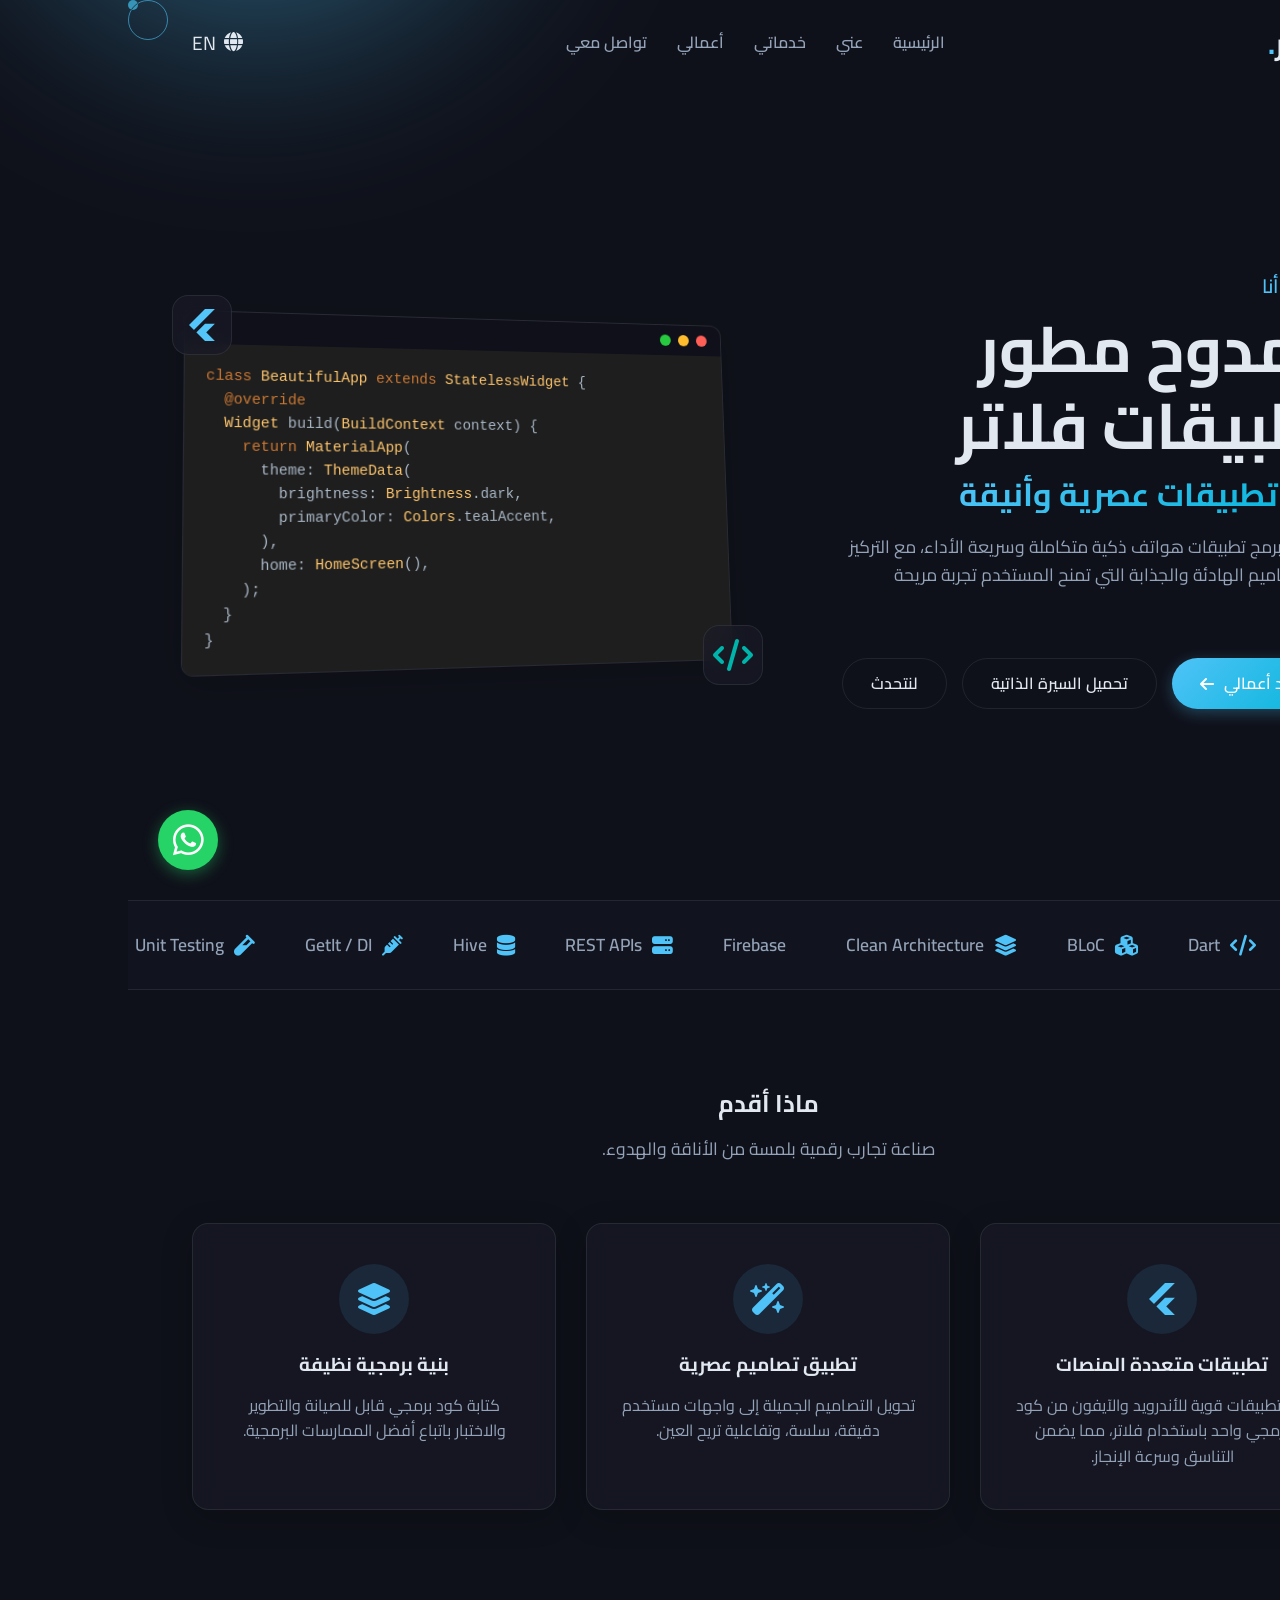
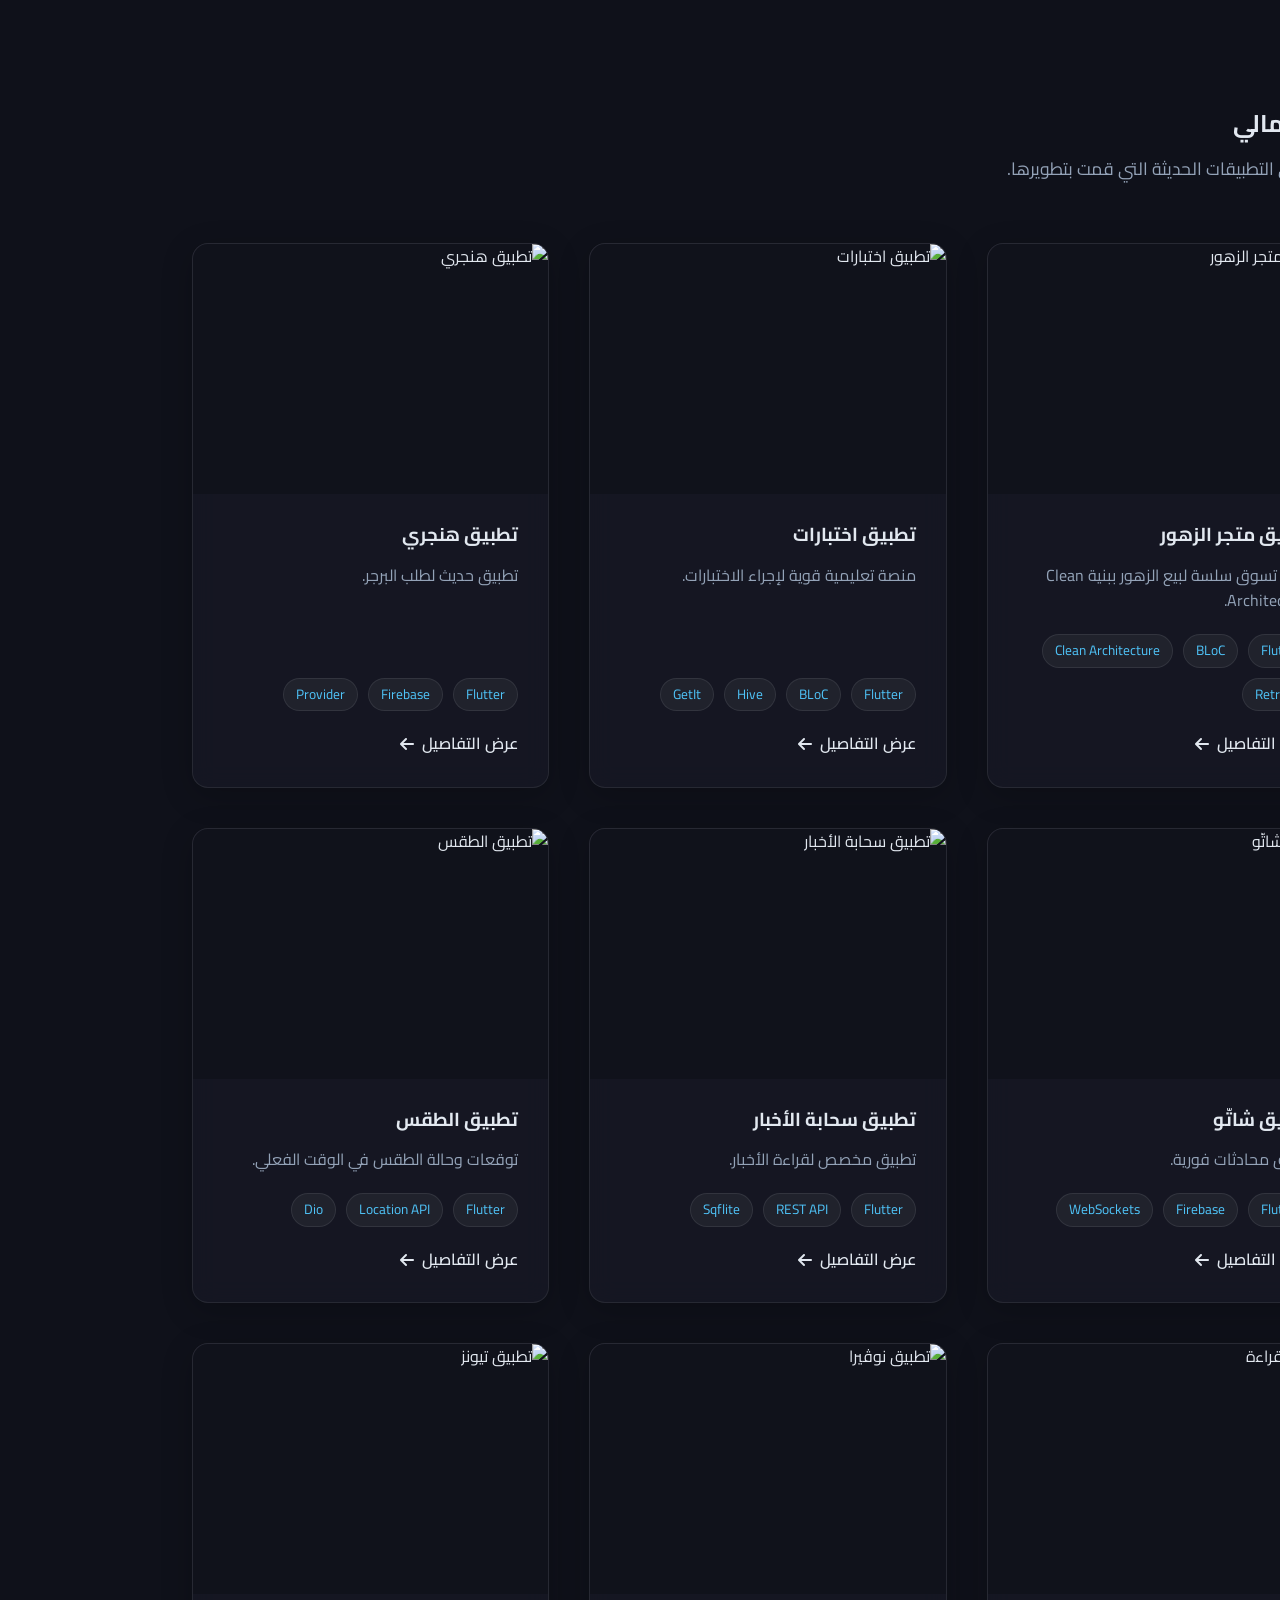
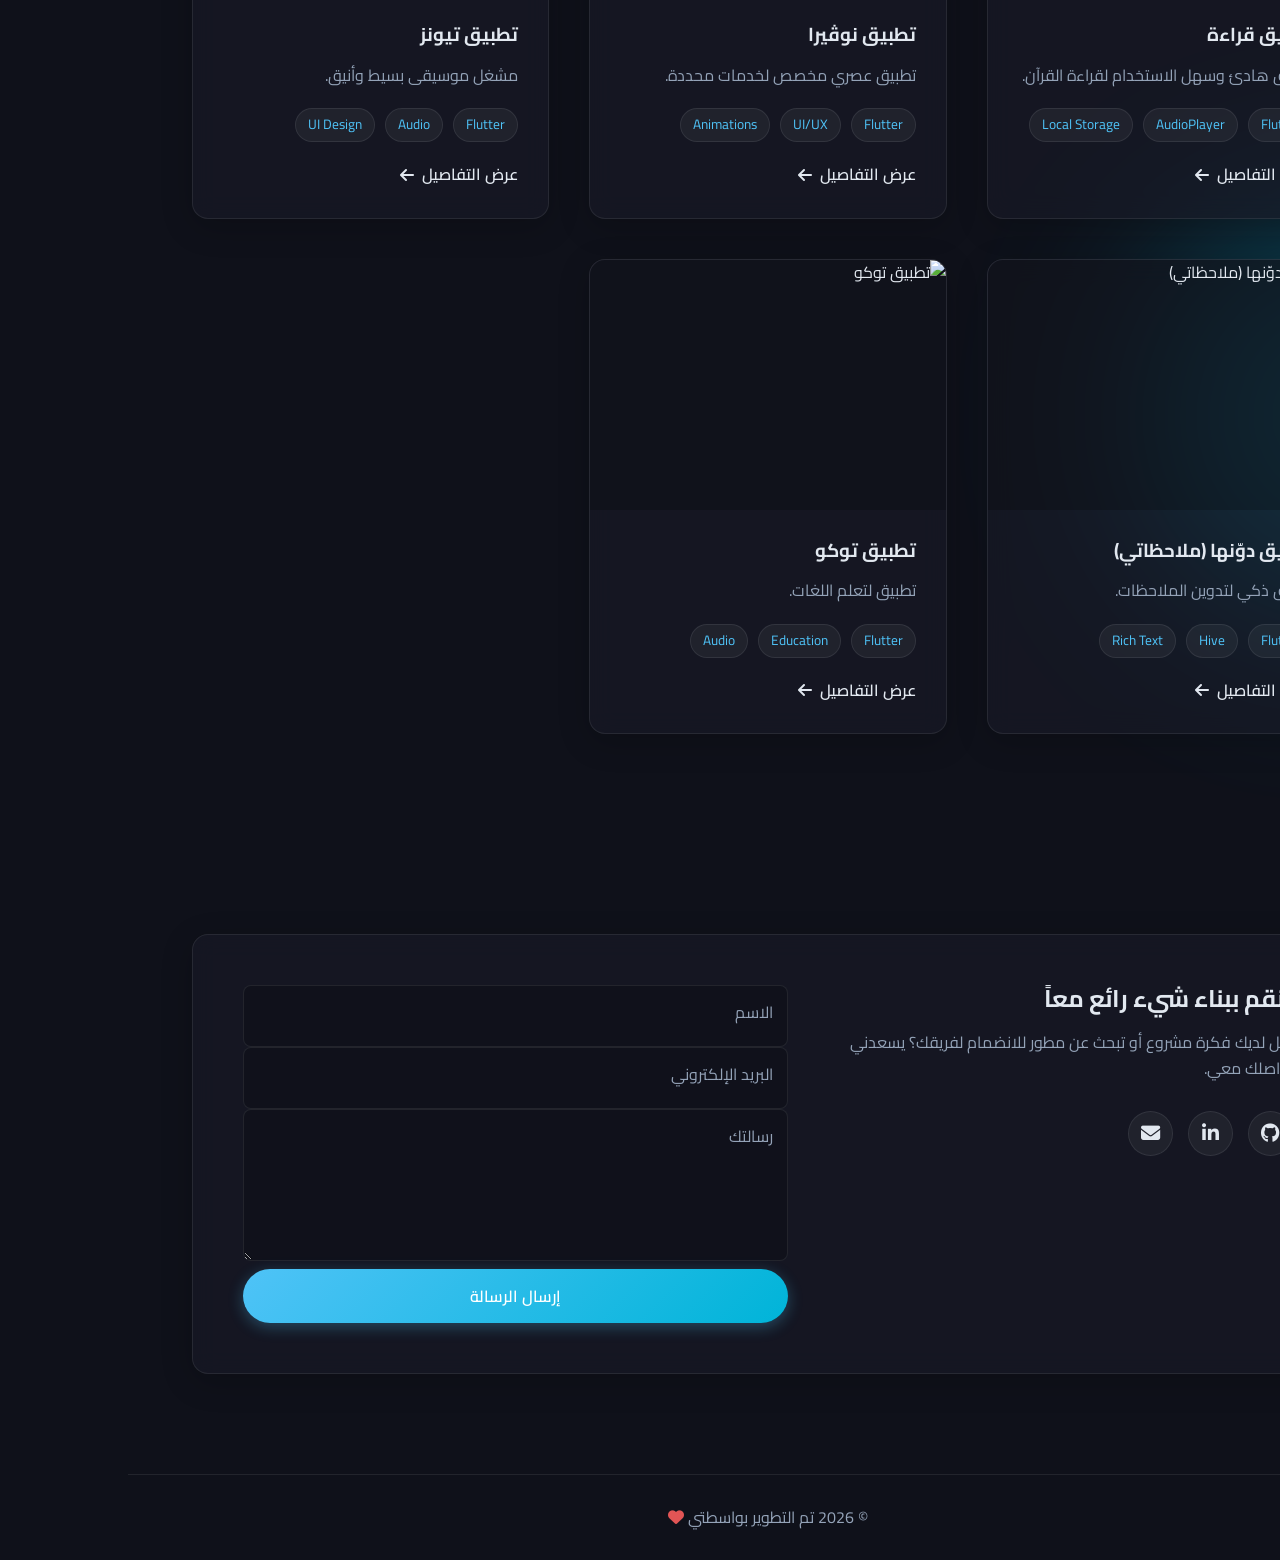
==== index.html @ 3ccfc370 "My_Portfolio" ====
<!DOCTYPE html>
<html lang="ar" dir="rtl">
<head>
    <meta charset="UTF-8">
    <meta name="viewport" content="width=device-width, initial-scale=1.0">
    <meta name="description" content="Mamdouh Medhat — Flutter Software Engineer. Building modern, elegant, high-performance cross-platform mobile applications.">
    <title>Mamdouh Medhat | Flutter Developer Portfolio</title>
    <link rel="stylesheet" href="css/style.css">
    <link href="https://fonts.googleapis.com/css2?family=Cairo:wght@300;400;600;700&family=Outfit:wght@300;400;600;700&display=swap" rel="stylesheet">
    <!-- FontAwesome for icons -->
    <link rel="stylesheet" href="https://cdnjs.cloudflare.com/ajax/libs/font-awesome/6.4.0/css/all.min.css">
</head>
<body lang="ar" class="theme-dark calm-theme">
    
    <!-- Custom Cursor -->
    <div class="cursor" id="cursor"></div>
    <div class="cursor-follower" id="cursor-follower"></div>

    <!-- Background Elements -->
    <div class="bg-shape shape-1"></div>
    <div class="bg-shape shape-2"></div>

    <!-- Navigation -->
    <nav class="navbar">
        <div class="container nav-container">
            <a href="#" class="logo">
                <span class="en">Dev</span><span class="ar">مطور</span><span class="highlight">.</span>
            </a>
            
            <ul class="nav-links">
                <li><a href="#home"><span class="en">Home</span><span class="ar">الرئيسية</span></a></li>
                <li><a href="#about"><span class="en">About</span><span class="ar">عني</span></a></li>
                <li><a href="#services"><span class="en">Services</span><span class="ar">خدماتي</span></a></li>
                <li><a href="#portfolio"><span class="en">Portfolio</span><span class="ar">أعمالي</span></a></li>
                <li><a href="#contact"><span class="en">Contact</span><span class="ar">تواصل معي</span></a></li>
            </ul>

            <div class="nav-actions">
                <button id="lang-toggle" class="btn-icon" aria-label="Toggle Language">
                    <i class="fa-solid fa-globe"></i> <span class="lang-text">EN</span>
                </button>
                <div class="menu-toggle" id="mobile-menu">
                    <span class="bar"></span>
                    <span class="bar"></span>
                    <span class="bar"></span>
                </div>
            </div>
        </div>
    </nav>

    <!-- Hero Section -->
    <section id="home" class="hero">
        <div class="container hero-container">
            <div class="hero-content fade-in-up">
                <p class="greeting">
                    <span class="en">Hello, I am</span>
                    <span class="ar">أهلاً بك، أنا</span>
                </p>
                <h1 class="name">
                    <span class="en">Mamdouh A Flutter Developer</span>
                    <span class="ar">ممدوح مطور تطبيقات فلاتر </span>
                </h1>
                <h2 class="title text-gradient">
                    <span class="en">Building Modern & Elegant Apps</span>
                    <span class="ar">أبني تطبيقات عصرية وأنيقة</span>
                </h2>
                <p class="description">
                    <span class="en">I craft seamless, high-performance cross-platform mobile applications with a focus on calm, attractive, and user-friendly designs.</span>
                    <span class="ar">أصمم وأبرمج تطبيقات هواتف ذكية متكاملة وسريعة الأداء، مع التركيز على التصاميم الهادئة والجذابة التي تمنح المستخدم تجربة مريحة وسلسة.</span>
                </p>
                
                <div class="hero-btns">
                    <a href="#portfolio" class="btn btn-primary">
                        <span class="en">View My Work</span>
                        <span class="ar">شاهد أعمالي</span>
                        <i class="fa-solid fa-arrow-right icon-dir"></i>
                    </a>
                    <a href="resume.html" class="btn btn-outline" target="_blank">
                        <span class="en">Download CV</span>
                        <span class="ar">تحميل السيرة الذاتية</span>
                    </a>
                    <a href="#contact" class="btn btn-outline">
                        <span class="en">Let's Talk</span>
                        <span class="ar">لنتحدث</span>
                    </a>
                </div>
            </div>
            
            <div class="hero-image-container fade-in-up delay-1">
                <div class="glass-card mockup-card">
                    <div class="mockup-header">
                        <span class="dot red"></span>
                        <span class="dot yellow"></span>
                        <span class="dot green"></span>
                    </div>
                    <div class="mockup-body">
                        <!-- Placeholder for a beautiful Flutter app UI snippet -->
                        <div class="code-snippet">
                            <pre><code><span class="keyword">class</span> <span class="class">BeautifulApp</span> <span class="keyword">extends</span> <span class="class">StatelessWidget</span> {
  <span class="keyword">@override</span>
  <span class="class">Widget</span> build(<span class="class">BuildContext</span> context) {
    <span class="keyword">return</span> <span class="class">MaterialApp</span>(
      theme: <span class="class">ThemeData</span>(
        brightness: <span class="class">Brightness</span>.dark,
        primaryColor: <span class="class">Colors</span>.tealAccent,
      ),
      home: <span class="class">HomeScreen</span>(),
    );
  }
}</code></pre>
                        </div>
                    </div>
                </div>
                <!-- Floating Icons -->
                <div class="floating-icon icon-flutter"><i class="fa-brands fa-flutter"></i></div>
                <div class="floating-icon icon-dart"><i class="fa-solid fa-code"></i></div>
            </div>
        </div>
    </section>

    <!-- Skills Marquee -->
    <div class="marquee-section">
        <div class="marquee-track">
            <div class="marquee-content">
                <span><i class="fa-brands fa-flutter"></i> Flutter</span>
                <span><i class="fa-solid fa-code"></i> Dart</span>
                <span><i class="fa-solid fa-cubes"></i> BLoC</span>
                <span><i class="fa-solid fa-layer-group"></i> Clean Architecture</span>
                <span><i class="fa-brands fa-firebase"></i> Firebase</span>
                <span><i class="fa-solid fa-server"></i> REST APIs</span>
                <span><i class="fa-solid fa-database"></i> Hive</span>
                <span><i class="fa-solid fa-syringe"></i> GetIt / DI</span>
                <span><i class="fa-solid fa-vial"></i> Unit Testing</span>
                <span><i class="fa-solid fa-mobile-screen-button"></i> UI/UX Design</span>
                <span><i class="fa-solid fa-map-location-dot"></i> Google Maps</span>
                <span><i class="fa-solid fa-lock"></i> Secure Storage</span>
            </div>
            <div class="marquee-content" aria-hidden="true">
                <span><i class="fa-brands fa-flutter"></i> Flutter</span>
                <span><i class="fa-solid fa-code"></i> Dart</span>
                <span><i class="fa-solid fa-cubes"></i> BLoC</span>
                <span><i class="fa-solid fa-layer-group"></i> Clean Architecture</span>
                <span><i class="fa-brands fa-firebase"></i> Firebase</span>
                <span><i class="fa-solid fa-server"></i> REST APIs</span>
                <span><i class="fa-solid fa-database"></i> Hive</span>
                <span><i class="fa-solid fa-syringe"></i> GetIt / DI</span>
                <span><i class="fa-solid fa-vial"></i> Unit Testing</span>
                <span><i class="fa-solid fa-mobile-screen-button"></i> UI/UX Design</span>
                <span><i class="fa-solid fa-map-location-dot"></i> Google Maps</span>
                <span><i class="fa-solid fa-lock"></i> Secure Storage</span>
            </div>
        </div>
    </div>

    <!-- Services Section -->
    <section id="services" class="services section-padding">
        <div class="container">
            <div class="section-title text-center fade-in-up">
                <h2>
                    <span class="en">What I Do</span>
                    <span class="ar">ماذا أقدم</span>
                </h2>
                <p>
                    <span class="en">Crafting digital experiences with a touch of elegance.</span>
                    <span class="ar">صناعة تجارب رقمية بلمسة من الأناقة والهدوء.</span>
                </p>
            </div>
            
            <div class="services-grid">
                <div class="service-card glass-card fade-in-up delay-1">
                    <div class="service-icon"><i class="fa-brands fa-flutter"></i></div>
                    <h3>
                        <span class="en">Cross-Platform Development</span>
                        <span class="ar">تطبيقات متعددة المنصات</span>
                    </h3>
                    <p>
                        <span class="en">Building robust Android and iOS applications from a single codebase using Flutter, ensuring consistency and speed.</span>
                        <span class="ar">بناء تطبيقات قوية للأندرويد والآيفون من كود برمجي واحد باستخدام فلاتر، مما يضمن التناسق وسرعة الإنجاز.</span>
                    </p>
                </div>
                
                <div class="service-card glass-card fade-in-up delay-2">
                    <div class="service-icon"><i class="fa-solid fa-wand-magic-sparkles"></i></div>
                    <h3>
                        <span class="en">Modern UI/UX Implementation</span>
                        <span class="ar">تطبيق تصاميم عصرية</span>
                    </h3>
                    <p>
                        <span class="en">Translating beautiful designs into pixel-perfect, smooth, and interactive user interfaces.</span>
                        <span class="ar">تحويل التصاميم الجميلة إلى واجهات مستخدم دقيقة، سلسة، وتفاعلية تريح العين.</span>
                    </p>
                </div>

                <div class="service-card glass-card fade-in-up delay-3">
                    <div class="service-icon"><i class="fa-solid fa-layer-group"></i></div>
                    <h3>
                        <span class="en">Clean Architecture</span>
                        <span class="ar">بنية برمجية نظيفة</span>
                    </h3>
                    <p>
                        <span class="en">Writing maintainable, scalable, and testable code following the best industry practices and design patterns.</span>
                        <span class="ar">كتابة كود برمجي قابل للصيانة والتطوير والاختبار باتباع أفضل الممارسات البرمجية.</span>
                    </p>
                </div>
            </div>
        </div>
    </section>

    <!-- Portfolio Section -->
    <section id="portfolio" class="portfolio section-padding">
        <div class="container">
            <div class="section-title fade-in-up">
                <h2>
                    <span class="en">Featured Work</span>
                    <span class="ar">أبرز أعمالي</span>
                </h2>
                <p>
                    <span class="en">A glimpse into the modern apps I've built.</span>
                    <span class="ar">نظرة على التطبيقات الحديثة التي قمت بتطويرها.</span>
                </p>
            </div>

            <div class="portfolio-grid" id="portfolio-grid">
                <!-- Projects will be dynamically injected here by JavaScript -->
            </div>
        </div>
    </section>

    <!-- Project Details Modal -->
    <div id="project-modal" class="modal">
        <div class="modal-content glass-card">
            <span class="close-modal">&times;</span>
            <div class="modal-body">
                <img id="modal-img" src="" alt="Project Image">
                <div class="modal-info">
                    <h2 id="modal-title"></h2>
                    <p id="modal-desc"></p>
                    <div class="tags" id="modal-tags"></div>
                    <div class="modal-links">
                        <a href="#" id="modal-github" class="btn btn-outline" target="_blank">
                            <i class="fa-brands fa-github"></i> <span class="en">GitHub</span><span class="ar">جيت هاب</span>
                        </a>
                        <a href="#" id="modal-playstore" class="btn btn-primary" target="_blank">
                            <i class="fa-brands fa-google-play"></i> <span class="en">Play Store</span><span class="ar">جوجل بلاي</span>
                        </a>
                    </div>
                </div>
            </div>
        </div>
    </div>

    <!-- Contact Section -->
    <section id="contact" class="contact section-padding">
        <div class="container">
            <div class="contact-wrapper glass-card fade-in-up">
                <div class="contact-info">
                    <h2>
                        <span class="en">Let's build something amazing together</span>
                        <span class="ar">لنقم ببناء شيء رائع معاً</span>
                    </h2>
                    <p>
                        <span class="en">Have a project in mind or looking for a developer to join your team? I'd love to hear from you.</span>
                        <span class="ar">هل لديك فكرة مشروع أو تبحث عن مطور للانضمام لفريقك؟ يسعدني تواصلك معي.</span>
                    </p>
                    
                    <div class="social-links">
                        <a href="https://github.com/mahmoudkamoon" class="social-icon" id="link-github" target="_blank"><i class="fa-brands fa-github"></i></a>
                        <a href="https://www.linkedin.com/in/mamdouh-medhat-354503218" class="social-icon" id="link-linkedin" target="_blank"><i class="fa-brands fa-linkedin-in"></i></a>
                        <a href="mailto:mahmoudkamoon123@gmail.com" class="social-icon" id="link-email"><i class="fa-solid fa-envelope"></i></a>
                    </div>
                </div>
                
                <div class="contact-form">
                    <!-- Web3Forms Integration -->
                    <form id="contact-form" action="https://api.web3forms.com/submit" method="POST">
                        <input type="hidden" name="access_key" value="27dd21a5-7d85-4c4e-a53c-fe4342cecf3b">
                        <div class="input-group">
                            <input type="text" name="name" placeholder=" " required>
                            <label>
                                <span class="en">Your Name</span>
                                <span class="ar">الاسم</span>
                            </label>
                        </div>
                        <div class="input-group">
                            <input type="email" name="email" placeholder=" " required>
                            <label>
                                <span class="en">Your Email</span>
                                <span class="ar">البريد الإلكتروني</span>
                            </label>
                        </div>
                        <div class="input-group">
                            <textarea rows="4" name="message" placeholder=" " required></textarea>
                            <label>
                                <span class="en">Your Message</span>
                                <span class="ar">رسالتك</span>
                            </label>
                        </div>
                        <button type="submit" class="btn btn-primary w-100">
                            <span class="en">Send Message</span>
                            <span class="ar">إرسال الرسالة</span>
                        </button>
                    </form>
                </div>
            </div>
        </div>
    </section>

    <!-- Footer -->
    <footer>
        <div class="container">
            <p>
                <span class="en">&copy; 2026 Developed with <i class="fa-solid fa-heart" style="color: #e25555;"></i></span>
                <span class="ar">&copy; 2026 تم التطوير بواسطتي <i class="fa-solid fa-heart" style="color: #e25555;"></i></span>
            </p>
        </div>
    </footer>

    <!-- WhatsApp Floating Button -->
    <a href="https://wa.me/201024010214" target="_blank" class="whatsapp-btn" aria-label="Chat on WhatsApp">
        <i class="fa-brands fa-whatsapp"></i>
    </a>

    <script src="js/projects.js"></script>
    <script src="js/script.js"></script>
</body>
</html>
---- css/style.css ----
/* ==========================================================================
   Base & Variables
   ========================================================================== */
:root {
    /* Colors - Calm Dark Theme */
    --bg-color: #0f111a;
    --surface-color: rgba(25, 28, 41, 0.6);
    --surface-border: rgba(255, 255, 255, 0.08);
    --text-primary: #e2e8f0;
    --text-secondary: #94a3b8;
    
    /* Accents (Calm Flutter Blue & Teal) */
    --accent-primary: #4fc3f7;
    --accent-secondary: #00b4d8;
    --accent-gradient: linear-gradient(135deg, var(--accent-primary), var(--accent-secondary));
    
    /* Typography */
    --font-en: 'Outfit', sans-serif;
    --font-ar: 'Cairo', sans-serif;
    
    /* Spacing & Utilities */
    --transition-slow: 0.5s cubic-bezier(0.4, 0, 0.2, 1);
    --transition-fast: 0.2s ease;
    --border-radius: 16px;
    --blur-strength: 12px;
}

* {
    margin: 0;
    padding: 0;
    box-sizing: border-box;
}

html {
    scroll-behavior: smooth;
}

body {
    background-color: var(--bg-color);
    color: var(--text-primary);
    overflow-x: hidden;
    position: relative;
    line-height: 1.6;
}

/* Language Switcher Logic */
body[lang="ar"] {
    font-family: var(--font-ar);
    direction: rtl;
}

body[lang="en"] {
    font-family: var(--font-en);
    direction: ltr;
}

body[lang="ar"] .en { display: none !important; }
body[lang="en"] .ar { display: none !important; }

/* Flip directions for RTL/LTR specifics */
body[lang="ar"] .icon-dir { transform: rotate(180deg); }
body[lang="en"] .icon-dir { transform: rotate(0deg); }


/* ==========================================================================
   Typography & Utilities
   ========================================================================== */
h1, h2, h3 {
    font-weight: 700;
    line-height: 1.2;
    margin-bottom: 1rem;
}

a {
    text-decoration: none;
    color: inherit;
    transition: color var(--transition-fast);
}

.container {
    width: 90%;
    max-width: 1200px;
    margin: 0 auto;
}

.section-padding {
    padding: 100px 0;
}

.text-center {
    text-align: center;
}

.text-gradient {
    background: var(--accent-gradient);
    -webkit-background-clip: text;
    -webkit-text-fill-color: transparent;
    display: inline-block;
}

.section-title {
    margin-bottom: 60px;
}

.section-title p {
    color: var(--text-secondary);
    font-size: 1.1rem;
}

/* ==========================================================================
   Background & Glassmorphism
   ========================================================================== */
.bg-shape {
    position: absolute;
    border-radius: 50%;
    filter: blur(100px);
    z-index: -1;
    opacity: 0.4;
    animation: float 10s infinite alternate ease-in-out;
}

.shape-1 {
    top: -10%;
    left: -10%;
    width: 40vw;
    height: 40vw;
    background: var(--accent-primary);
}

.shape-2 {
    bottom: 20%;
    right: -10%;
    width: 30vw;
    height: 30vw;
    background: var(--accent-secondary);
    animation-delay: -5s;
}

@keyframes float {
    0% { transform: translate(0, 0) scale(1); }
    100% { transform: translate(50px, 50px) scale(1.1); }
}

.glass-card {
    background: var(--surface-color);
    backdrop-filter: blur(var(--blur-strength));
    -webkit-backdrop-filter: blur(var(--blur-strength));
    border: 1px solid var(--surface-border);
    border-radius: var(--border-radius);
    box-shadow: 0 8px 32px rgba(0, 0, 0, 0.2);
}

/* ==========================================================================
   Buttons
   ========================================================================== */
.btn {
    display: inline-flex;
    align-items: center;
    gap: 10px;
    padding: 12px 28px;
    border-radius: 30px;
    font-weight: 600;
    cursor: pointer;
    transition: all var(--transition-fast);
    border: none;
    font-family: inherit;
    font-size: 1rem;
}

.btn-primary {
    background: var(--accent-gradient);
    color: #fff;
    box-shadow: 0 4px 15px rgba(79, 195, 247, 0.3);
}

.btn-primary:hover {
    box-shadow: 0 6px 20px rgba(79, 195, 247, 0.5);
    transform: translateY(-2px);
}

.btn-outline {
    background: transparent;
    color: var(--text-primary);
    border: 1px solid var(--surface-border);
}

.btn-outline:hover {
    background: rgba(255, 255, 255, 0.05);
    border-color: var(--accent-primary);
}

.btn-icon {
    background: transparent;
    border: none;
    color: var(--text-primary);
    font-size: 1.2rem;
    cursor: pointer;
    display: flex;
    align-items: center;
    gap: 8px;
    font-family: inherit;
    transition: color var(--transition-fast);
}

.btn-icon:hover {
    color: var(--accent-primary);
}

/* ==========================================================================
   Navigation
   ========================================================================== */
.navbar {
    position: fixed;
    top: 0;
    left: 0;
    width: 100%;
    z-index: 1000;
    padding: 20px 0;
    transition: background var(--transition-fast), padding var(--transition-fast);
}

.navbar.scrolled {
    background: rgba(15, 17, 26, 0.9);
    backdrop-filter: blur(10px);
    padding: 15px 0;
    border-bottom: 1px solid var(--surface-border);
}

.nav-container {
    display: flex;
    justify-content: space-between;
    align-items: center;
}

.logo {
    font-size: 1.8rem;
    font-weight: 700;
}

.logo .highlight {
    color: var(--accent-primary);
}

.nav-links {
    display: flex;
    list-style: none;
    gap: 30px;
}

.nav-links a {
    font-weight: 600;
    color: var(--text-secondary);
    position: relative;
}

.nav-links a:hover,
.nav-links a.active {
    color: var(--text-primary);
}

.nav-links a::after {
    content: '';
    position: absolute;
    bottom: -5px;
    left: 0;
    width: 0;
    height: 2px;
    background: var(--accent-primary);
    transition: width var(--transition-fast);
}

body[lang="ar"] .nav-links a::after {
    left: auto;
    right: 0;
}

.nav-links a:hover::after,
.nav-links a.active::after {
    width: 100%;
}

.nav-actions {
    display: flex;
    align-items: center;
    gap: 20px;
}

.menu-toggle {
    display: none;
    flex-direction: column;
    gap: 5px;
    cursor: pointer;
}

.menu-toggle .bar {
    width: 25px;
    height: 3px;
    background: var(--text-primary);
    border-radius: 3px;
    transition: all 0.3s;
}

/* ==========================================================================
   Hero Section
   ========================================================================== */
.hero {
    min-height: 100vh;
    display: flex;
    align-items: center;
    padding-top: 80px;
}

.hero-container {
    display: grid;
    grid-template-columns: 1fr 1fr;
    gap: 50px;
    align-items: center;
}

.greeting {
    font-size: 1.2rem;
    color: var(--accent-primary);
    margin-bottom: 10px;
    font-weight: 600;
}

.name {
    font-size: 4rem;
    margin-bottom: 10px;
}

.title {
    font-size: 2rem;
    margin-bottom: 20px;
}

.description {
    color: var(--text-secondary);
    font-size: 1.1rem;
    margin-bottom: 40px;
    max-width: 500px;
}

.hero-btns {
    display: flex;
    gap: 15px;
}

/* Mockup Card */
.hero-image-container {
    position: relative;
    perspective: 1000px;
}

.mockup-card {
    width: 100%;
    border-radius: 12px;
    overflow: hidden;
    transform: rotateY(-10deg) rotateX(5deg);
    transition: transform var(--transition-slow);
}

body[lang="ar"] .mockup-card {
    transform: rotateY(10deg) rotateX(5deg);
}

.mockup-card:hover {
    transform: rotateY(0deg) rotateX(0deg);
}

.mockup-header {
    background: rgba(0, 0, 0, 0.3);
    padding: 10px 15px;
    display: flex;
    gap: 8px;
}

.dot {
    width: 12px;
    height: 12px;
    border-radius: 50%;
}
.dot.red { background: #ff5f56; }
.dot.yellow { background: #ffbd2e; }
.dot.green { background: #27c93f; }

.mockup-body {
    padding: 20px;
    background: #1e1e1e;
}

.code-snippet pre {
    margin: 0;
    font-family: 'Courier New', Courier, monospace;
    font-size: 0.9rem;
    color: #a9b7c6;
    direction: ltr; /* Always LTR for code */
    text-align: left;
}

.code-snippet .keyword { color: #cc7832; }
.code-snippet .class { color: #ffc66d; }

.floating-icon {
    position: absolute;
    width: 60px;
    height: 60px;
    background: var(--surface-color);
    backdrop-filter: blur(10px);
    border: 1px solid var(--surface-border);
    border-radius: 16px;
    display: flex;
    align-items: center;
    justify-content: center;
    font-size: 2rem;
    animation: floatIcon 6s infinite alternate ease-in-out;
}

.icon-flutter {
    top: -20px;
    right: -20px;
    color: #54c5f8;
}

body[lang="ar"] .icon-flutter {
    right: auto;
    left: -20px;
}

.icon-dart {
    bottom: -20px;
    left: -20px;
    color: #00b4ab;
    animation-delay: -3s;
}

body[lang="ar"] .icon-dart {
    left: auto;
    right: -20px;
}

@keyframes floatIcon {
    0% { transform: translateY(0); }
    100% { transform: translateY(-20px); }
}

/* ==========================================================================
   Services Section
   ========================================================================== */
.services-grid {
    display: grid;
    grid-template-columns: repeat(auto-fit, minmax(300px, 1fr));
    gap: 30px;
}

.service-card {
    padding: 40px 30px;
    text-align: center;
    transition: transform var(--transition-fast), box-shadow var(--transition-fast);
}

.service-card:hover {
    transform: translateY(-10px);
    box-shadow: 0 15px 35px rgba(0, 0, 0, 0.3);
}

.service-icon {
    width: 70px;
    height: 70px;
    margin: 0 auto 20px;
    background: rgba(79, 195, 247, 0.1);
    border-radius: 50%;
    display: flex;
    align-items: center;
    justify-content: center;
    font-size: 2rem;
    color: var(--accent-primary);
}

.service-card p {
    color: var(--text-secondary);
}

/* ==========================================================================
   Portfolio Section
   ========================================================================== */
.portfolio-grid {
    display: grid;
    grid-template-columns: repeat(auto-fit, minmax(350px, 1fr));
    gap: 40px;
}

.portfolio-card {
    overflow: hidden;
    display: flex;
    flex-direction: column;
}

.portfolio-image {
    width: 100%;
    height: 250px;
    overflow: hidden;
    position: relative;
    background: rgba(0,0,0,0.2);
}

.portfolio-image img {
    width: 100%;
    height: 100%;
    object-fit: cover;
    transition: transform 0.5s ease;
}

.portfolio-card:hover .portfolio-image img {
    transform: scale(1.05);
}

.portfolio-info {
    padding: 30px;
    flex-grow: 1;
    display: flex;
    flex-direction: column;
}

.portfolio-info p {
    color: var(--text-secondary);
    margin-bottom: 20px;
    flex-grow: 1;
}

.tags {
    display: flex;
    flex-wrap: wrap;
    gap: 10px;
    margin-bottom: 20px;
}

.tags span {
    font-size: 0.85rem;
    padding: 5px 12px;
    background: rgba(255, 255, 255, 0.05);
    border: 1px solid var(--surface-border);
    border-radius: 20px;
    color: var(--accent-primary);
}

.project-link {
    display: inline-flex;
    align-items: center;
    gap: 8px;
    color: var(--text-primary);
    font-weight: 600;
}

.project-link:hover {
    color: var(--accent-primary);
}

/* ==========================================================================
   Contact Section
   ========================================================================== */
.contact-wrapper {
    display: grid;
    grid-template-columns: 1fr 1.2fr;
    gap: 50px;
    padding: 50px;
}

.contact-info p {
    color: var(--text-secondary);
    margin-bottom: 30px;
}

.social-links {
    display: flex;
    gap: 15px;
}

.social-icon {
    width: 45px;
    height: 45px;
    border-radius: 50%;
    background: rgba(255, 255, 255, 0.05);
    display: flex;
    align-items: center;
    justify-content: center;
    font-size: 1.2rem;
    border: 1px solid var(--surface-border);
}

.social-icon:hover {
    background: var(--accent-primary);
    color: #fff;
    border-color: var(--accent-primary);
}

.contact-form {
    display: flex;
    flex-direction: column;
    gap: 20px;
}

.input-group {
    position: relative;
    width: 100%;
}

.input-group input,
.input-group textarea {
    width: 100%;
    padding: 15px;
    background: rgba(0, 0, 0, 0.2);
    border: 1px solid var(--surface-border);
    border-radius: 8px;
    color: var(--text-primary);
    font-family: inherit;
    font-size: 1rem;
    transition: border-color var(--transition-fast);
}

.input-group textarea {
    resize: vertical;
}

.input-group input:focus,
.input-group textarea:focus {
    outline: none;
    border-color: var(--accent-primary);
}

.input-group label {
    position: absolute;
    top: 15px;
    left: 15px;
    color: var(--text-secondary);
    pointer-events: none;
    transition: all var(--transition-fast);
}

body[lang="ar"] .input-group label {
    left: auto;
    right: 15px;
}

.input-group input:focus ~ label,
.input-group input:not(:placeholder-shown) ~ label,
.input-group textarea:focus ~ label,
.input-group textarea:not(:placeholder-shown) ~ label {
    top: -10px;
    left: 10px;
    font-size: 0.8rem;
    background: var(--bg-color);
    padding: 0 5px;
    color: var(--accent-primary);
}

body[lang="ar"] .input-group input:focus ~ label,
body[lang="ar"] .input-group input:not(:placeholder-shown) ~ label,
body[lang="ar"] .input-group textarea:focus ~ label,
body[lang="ar"] .input-group textarea:not(:placeholder-shown) ~ label {
    left: auto;
    right: 10px;
}

.w-100 {
    width: 100%;
    justify-content: center;
}

/* ==========================================================================
   Footer
   ========================================================================== */
footer {
    padding: 30px 0;
    text-align: center;
    border-top: 1px solid var(--surface-border);
    color: var(--text-secondary);
}

/* ==========================================================================
   Animations
   ========================================================================== */
.fade-in-up {
    opacity: 0;
    transform: translateY(30px);
    transition: opacity 0.8s ease, transform 0.8s ease;
}

.fade-in-up.visible {
    opacity: 1;
    transform: translateY(0);
}

.delay-1 { transition-delay: 0.2s; }
.delay-2 { transition-delay: 0.4s; }
.delay-3 { transition-delay: 0.6s; }

/* ==========================================================================
   Custom Cursor
   ========================================================================== */
.cursor {
    width: 10px;
    height: 10px;
    border-radius: 50%;
    background: var(--accent-primary);
    position: fixed;
    top: 0;
    left: 0;
    pointer-events: none;
    z-index: 9999;
    transition: transform 0.1s ease;
    mix-blend-mode: difference;
}

.cursor-follower {
    width: 40px;
    height: 40px;
    border-radius: 50%;
    border: 1.5px solid var(--accent-primary);
    position: fixed;
    top: 0;
    left: 0;
    pointer-events: none;
    z-index: 9998;
    transition: transform 0.25s ease, width 0.3s ease, height 0.3s ease, border-color 0.3s ease;
    opacity: 0.6;
}

.cursor-follower.hovering {
    width: 60px;
    height: 60px;
    border-color: var(--accent-secondary);
    opacity: 0.4;
    background: rgba(79, 195, 247, 0.08);
}

/* Hide custom cursor on touch devices */
@media (hover: none) {
    .cursor, .cursor-follower { display: none; }
}

@media (pointer: coarse) {
    .cursor, .cursor-follower { display: none; }
}

/* ==========================================================================
   Skills Marquee
   ========================================================================== */
.marquee-section {
    padding: 30px 0;
    overflow: hidden;
    border-top: 1px solid var(--surface-border);
    border-bottom: 1px solid var(--surface-border);
    background: rgba(25, 28, 41, 0.3);
}

.marquee-track {
    display: flex;
    width: max-content;
    animation: marquee 40s linear infinite;
}

body[lang="ar"] .marquee-track {
    animation: marqueeRTL 40s linear infinite;
}

.marquee-content {
    display: flex;
    gap: 50px;
    padding: 0 25px;
}

.marquee-content span {
    font-size: 1.1rem;
    font-weight: 600;
    color: var(--text-secondary);
    white-space: nowrap;
    display: flex;
    align-items: center;
    gap: 10px;
    transition: color 0.3s;
}

.marquee-content span i {
    color: var(--accent-primary);
    font-size: 1.3rem;
}

.marquee-section:hover .marquee-track {
    animation-play-state: paused;
}

.marquee-section:hover .marquee-content span {
    color: var(--text-primary);
}

@keyframes marquee {
    0% { transform: translateX(0); }
    100% { transform: translateX(-50%); }
}

@keyframes marqueeRTL {
    0% { transform: translateX(0); }
    100% { transform: translateX(50%); }
}

/* ==========================================================================
   Modal (Project Details)
   ========================================================================== */
.modal {
    display: none; /* Hidden by default */
    position: fixed;
    z-index: 2000;
    left: 0;
    top: 0;
    width: 100%;
    height: 100%;
    overflow: auto;
    background-color: rgba(0, 0, 0, 0.8);
    backdrop-filter: blur(5px);
    opacity: 0;
    transition: opacity var(--transition-fast);
}

.modal.show {
    display: flex;
    align-items: center;
    justify-content: center;
    opacity: 1;
}

.modal-content {
    position: relative;
    width: 90%;
    max-width: 900px;
    margin: auto;
    padding: 0;
    border-radius: var(--border-radius);
    overflow: hidden;
    display: flex;
    flex-direction: column;
    animation: modalSlideIn 0.4s ease-out;
}

@keyframes modalSlideIn {
    from { transform: translateY(-50px); opacity: 0; }
    to { transform: translateY(0); opacity: 1; }
}

.close-modal {
    position: absolute;
    top: 15px;
    right: 20px;
    color: var(--text-primary);
    font-size: 28px;
    font-weight: bold;
    cursor: pointer;
    z-index: 10;
    transition: color 0.2s;
    background: rgba(0,0,0,0.5);
    width: 40px;
    height: 40px;
    border-radius: 50%;
    display: flex;
    align-items: center;
    justify-content: center;
}

body[lang="ar"] .close-modal {
    right: auto;
    left: 20px;
}

.close-modal:hover {
    color: var(--accent-primary);
}

.modal-body {
    display: grid;
    grid-template-columns: 1fr 1fr;
    gap: 0;
}

.modal-body img {
    width: 100%;
    height: 100%;
    object-fit: cover;
    min-height: 300px;
}

.modal-info {
    padding: 40px;
    display: flex;
    flex-direction: column;
    justify-content: center;
}

.modal-info h2 {
    font-size: 2rem;
    margin-bottom: 20px;
    color: var(--accent-primary);
}

.modal-info p {
    color: var(--text-secondary);
    margin-bottom: 30px;
    font-size: 1.1rem;
    line-height: 1.8;
}

.modal-links {
    display: flex;
    gap: 15px;
    margin-top: auto;
}

@media (max-width: 768px) {
    .modal-body {
        grid-template-columns: 1fr;
    }
    .modal-body img {
        height: 250px;
    }
    .modal-info {
        padding: 20px;
    }
}

/* ==========================================================================
   WhatsApp Floating Button
   ========================================================================== */
.whatsapp-btn {
    position: fixed;
    bottom: 30px;
    right: 30px;
    width: 60px;
    height: 60px;
    background-color: #25d366;
    color: white;
    border-radius: 50%;
    display: flex;
    align-items: center;
    justify-content: center;
    font-size: 35px;
    box-shadow: 0 4px 15px rgba(37, 211, 102, 0.4);
    z-index: 1000;
    transition: all 0.3s ease;
    text-decoration: none;
}

body[lang="ar"] .whatsapp-btn {
    right: auto;
    left: 30px;
}

.whatsapp-btn:hover {
    transform: scale(1.1) translateY(-5px);
    box-shadow: 0 6px 20px rgba(37, 211, 102, 0.6);
    color: white;
}

/* ==========================================================================
   Responsive
   ========================================================================== */
@media (max-width: 992px) {
    .hero-container, .contact-wrapper {
        grid-template-columns: 1fr;
    }
    
    .name { font-size: 3rem; }
    
    .contact-wrapper { padding: 30px; }
}

@media (max-width: 768px) {
    .nav-links {
        position: fixed;
        top: 80px;
        left: -100%;
        width: 100%;
        height: calc(100vh - 80px);
        background: var(--bg-color);
        flex-direction: column;
        align-items: center;
        padding-top: 50px;
        transition: left 0.3s ease;
    }

    body[lang="ar"] .nav-links {
        left: auto;
        right: -100%;
        transition: right 0.3s ease;
    }

    .nav-links.active {
        left: 0;
    }

    body[lang="ar"] .nav-links.active {
        right: 0;
    }

    .menu-toggle {
        display: flex;
    }
}
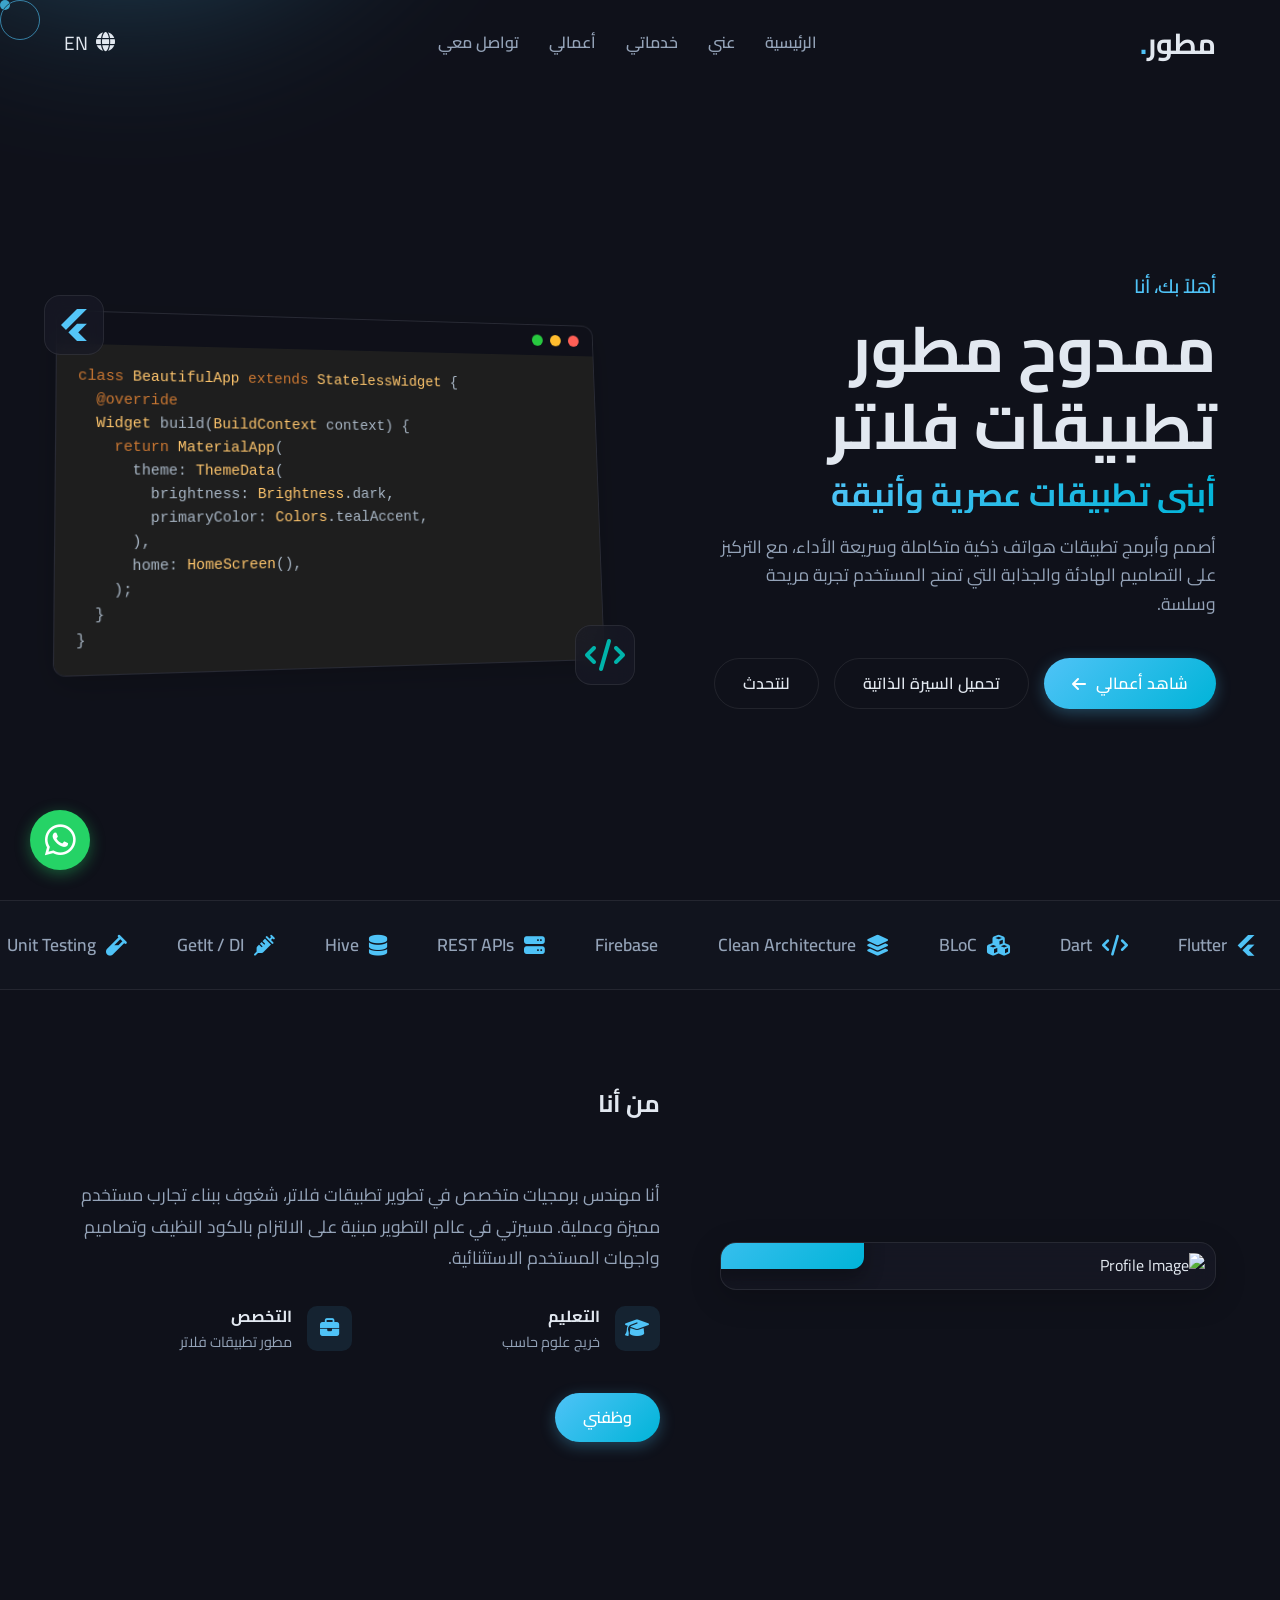
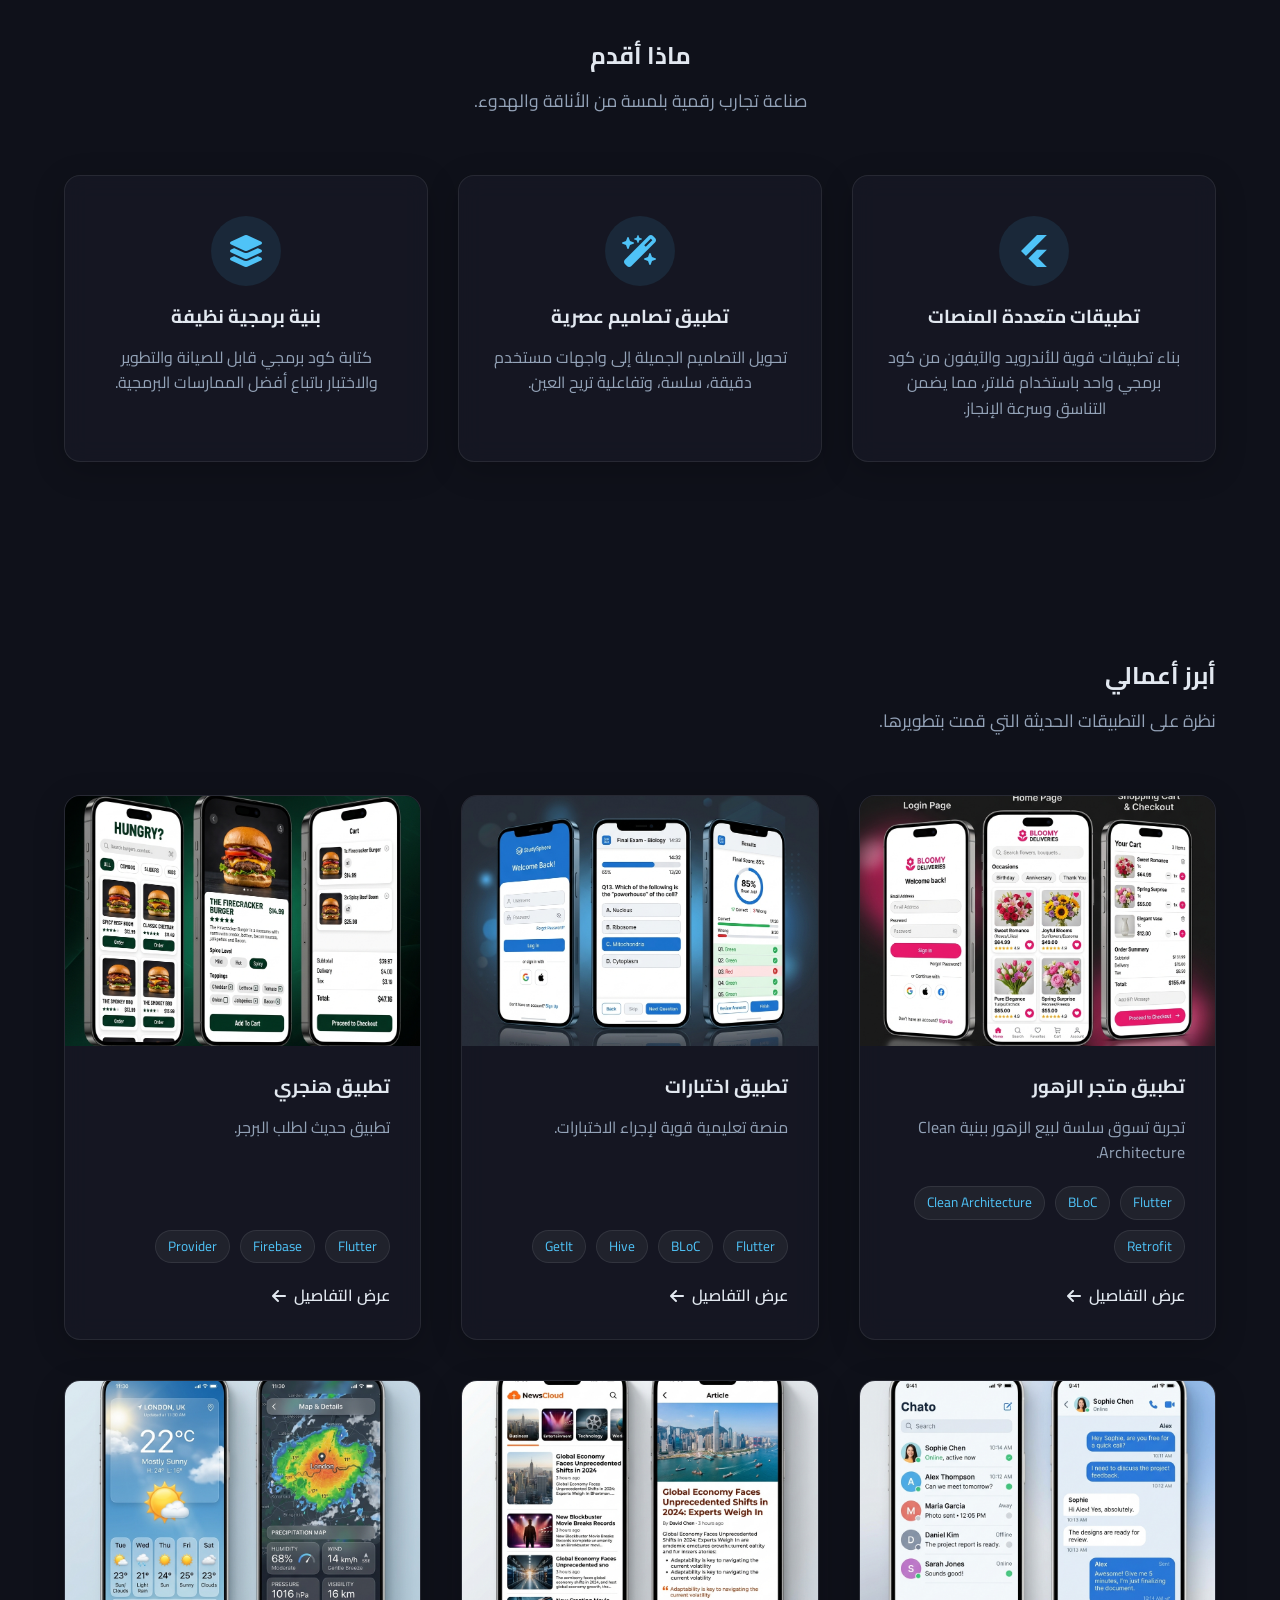
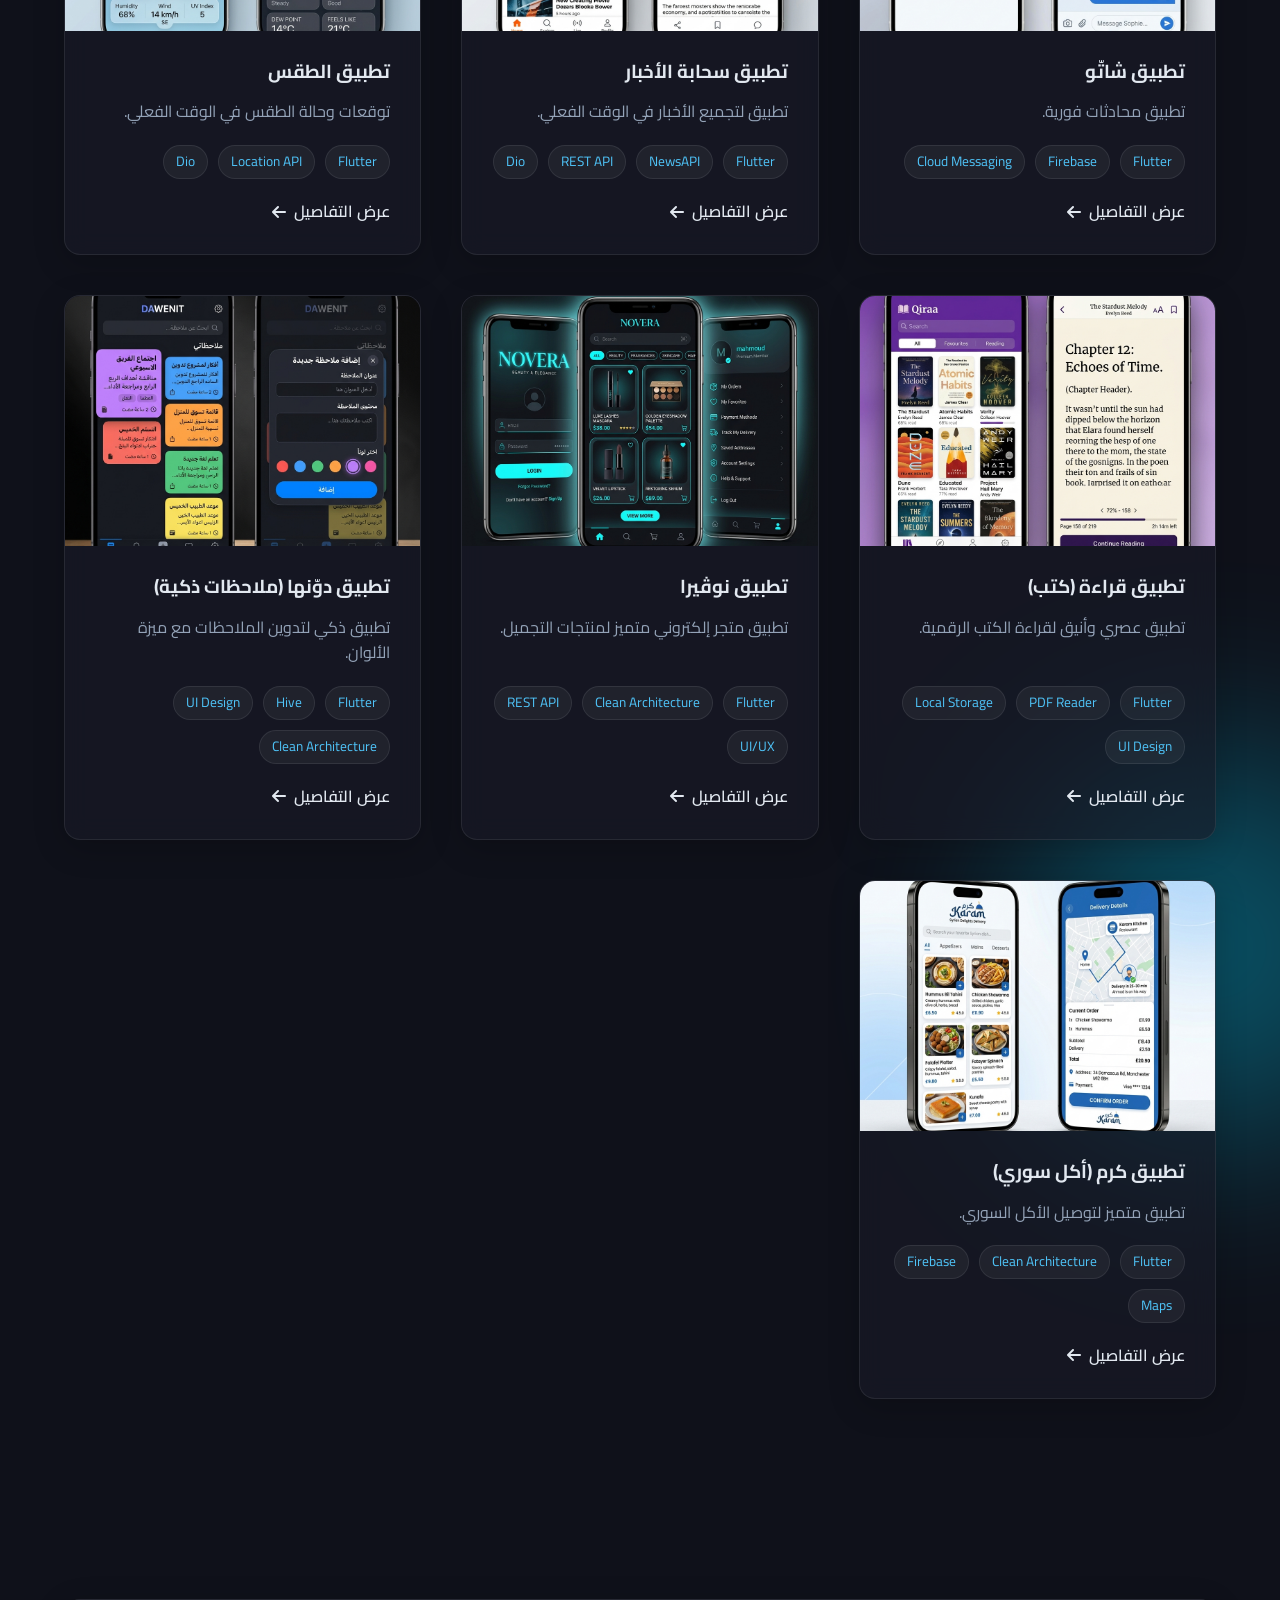
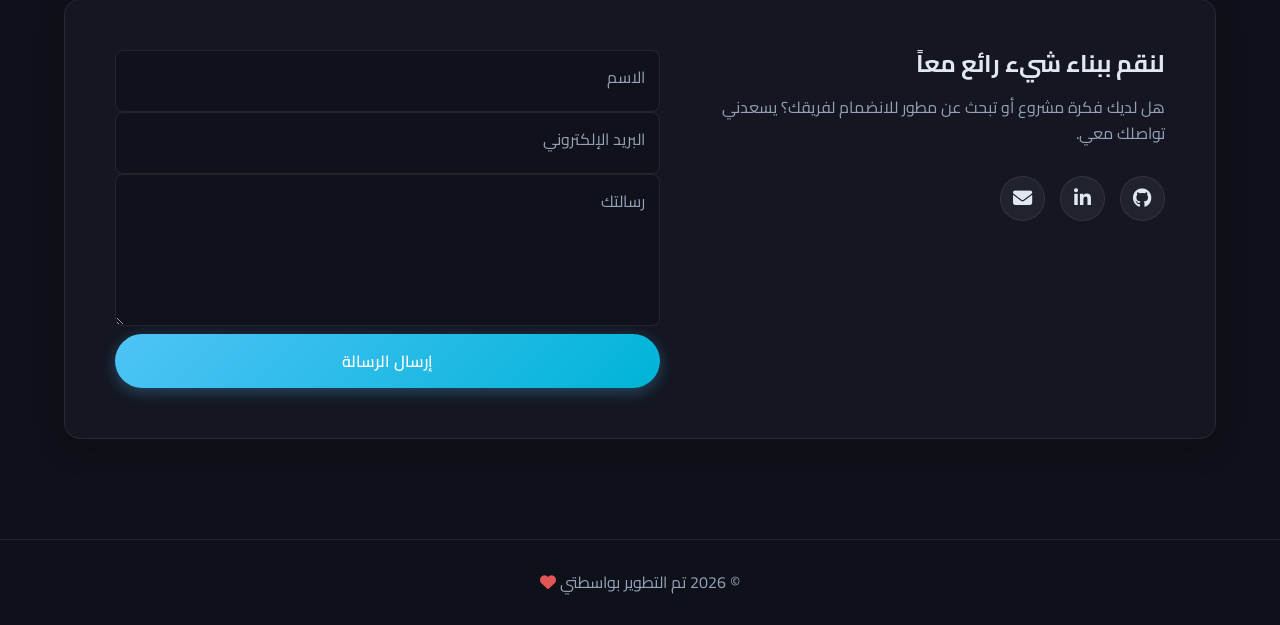
==== commit bda34957: "إضافة قسم (من أنا) وإصلاح إعدادات الـ Debug" ====
--- a/index.html
+++ b/index.html
@@ -152,6 +152,60 @@
         </div>
     </div>
 
+    <!-- About Section -->
+    <section id="about" class="about section-padding">
+        <div class="container">
+            <div class="about-wrapper">
+                <div class="about-image fade-in-up">
+                    <div class="glass-card image-card">
+                        <img src="https://images.unsplash.com/photo-1507238691740-187a5b1d37b8?q=80&w=1000&auto=format&fit=crop" alt="Profile Image">
+                        <div class="experience-badge">
+                            <span class="num">3+</span>
+                            <span class="text">
+                                <span class="en">Years Exp.</span>
+                                <span class="ar">سنوات خبرة</span>
+                            </span>
+                        </div>
+                    </div>
+                </div>
+                <div class="about-content fade-in-up delay-1">
+                    <div class="section-title">
+                        <h2>
+                            <span class="en">About Me</span>
+                            <span class="ar">من أنا</span>
+                        </h2>
+                    </div>
+                    <p class="about-text">
+                        <span class="en">I am a passionate Flutter Software Engineer dedicated to crafting beautiful and functional mobile experiences. My journey in mobile development is driven by a commitment to clean code and exceptional UI/UX.</span>
+                        <span class="ar">أنا مهندس برمجيات متخصص في تطوير تطبيقات فلاتر، شغوف ببناء تجارب مستخدم مميزة وعملية. مسيرتي في عالم التطوير مبنية على الالتزام بالكود النظيف وتصاميم واجهات المستخدم الاستثنائية.</span>
+                    </p>
+                    <div class="about-info-grid">
+                        <div class="info-item">
+                            <i class="fa-solid fa-graduation-cap"></i>
+                            <div>
+                                <h4><span class="en">Education</span><span class="ar">التعليم</span></h4>
+                                <p><span class="en">CS Graduate</span><span class="ar">خريج علوم حاسب</span></p>
+                            </div>
+                        </div>
+                        <div class="info-item">
+                            <i class="fa-solid fa-briefcase"></i>
+                            <div>
+                                <h4><span class="en">Role</span><span class="ar">التخصص</span></h4>
+                                <p><span class="en">Flutter Developer</span><span class="ar">مطور تطبيقات فلاتر</span></p>
+                            </div>
+                        </div>
+                    </div>
+                    <div class="about-btns">
+                        <a href="#contact" class="btn btn-primary">
+                            <span class="en">Hire Me</span>
+                            <span class="ar">وظفني</span>
+                        </a>
+                    </div>
+                </div>
+            </div>
+        </div>
+    </section>
+
     <!-- Services Section -->
     <section id="services" class="services section-padding">
         <div class="container">
--- a/css/style.css
+++ b/css/style.css
@@ -445,6 +445,117 @@
 }
 
 /* ==========================================================================
+   About Section
+   ========================================================================== */
+.about-wrapper {
+    display: grid;
+    grid-template-columns: 1fr 1.2fr;
+    gap: 60px;
+    align-items: center;
+}
+
+.about-image {
+    position: relative;
+}
+
+.image-card {
+    padding: 10px;
+    position: relative;
+    overflow: hidden;
+}
+
+.image-card img {
+    width: 100%;
+    border-radius: calc(var(--border-radius) - 5px);
+    display: block;
+}
+
+.experience-badge {
+    position: absolute;
+    bottom: 20px;
+    right: -20px;
+    background: var(--accent-gradient);
+    padding: 15px 25px;
+    border-radius: 12px;
+    color: #fff;
+    display: flex;
+    align-items: center;
+    gap: 10px;
+    box-shadow: 0 10px 20px rgba(0, 0, 0, 0.3);
+}
+
+body[lang="ar"] .experience-badge {
+    right: auto;
+    left: -20px;
+}
+
+.experience-badge .num {
+    font-size: 2rem;
+    font-weight: 700;
+}
+
+.experience-badge .text {
+    font-size: 0.9rem;
+    line-height: 1.2;
+    display: flex;
+    flex-direction: column;
+}
+
+.about-text {
+    font-size: 1.1rem;
+    color: var(--text-secondary);
+    margin-bottom: 30px;
+    line-height: 1.8;
+}
+
+.about-info-grid {
+    display: grid;
+    grid-template-columns: 1fr 1fr;
+    gap: 20px;
+    margin-bottom: 40px;
+}
+
+.info-item {
+    display: flex;
+    align-items: center;
+    gap: 15px;
+}
+
+.info-item i {
+    width: 45px;
+    height: 45px;
+    background: rgba(79, 195, 247, 0.1);
+    border-radius: 10px;
+    display: flex;
+    align-items: center;
+    justify-content: center;
+    color: var(--accent-primary);
+    font-size: 1.2rem;
+}
+
+.info-item h4 {
+    margin-bottom: 0;
+    font-size: 1rem;
+}
+
+.info-item p {
+    color: var(--text-secondary);
+    font-size: 0.9rem;
+    margin-bottom: 0;
+}
+
+@media (max-width: 992px) {
+    .about-wrapper {
+        grid-template-columns: 1fr;
+        gap: 40px;
+    }
+    .about-image {
+        max-width: 500px;
+        margin: 0 auto;
+    }
+}
+
+/* ==========================================================================
    Services Section
    ========================================================================== */
 .services-grid {
@@ -1003,4 +1114,36 @@
     .menu-toggle {
         display: flex;
     }
-}
+
+    /* Mobile specific adjustments */
+    .name { font-size: 2.5rem; }
+    .hero-subtitle { font-size: 1rem; }
+    .section-title { font-size: 1.8rem; }
+    
+    .project-card {
+        margin-bottom: 20px;
+    }
+
+    .modal-content {
+        width: 95%;
+        margin-top: 50px;
+    }
+}
+
+/* Prevent horizontal scroll issues */
+html, body {
+    overflow-x: hidden;
+    position: relative;
+    width: 100%;
+}
+
+.no-scroll {
+    overflow: hidden !important;
+    height: 100%;
+}
+
+/* Ensure images are always contained properly */
+img {
+    max-width: 100%;
+    height: auto;
+}
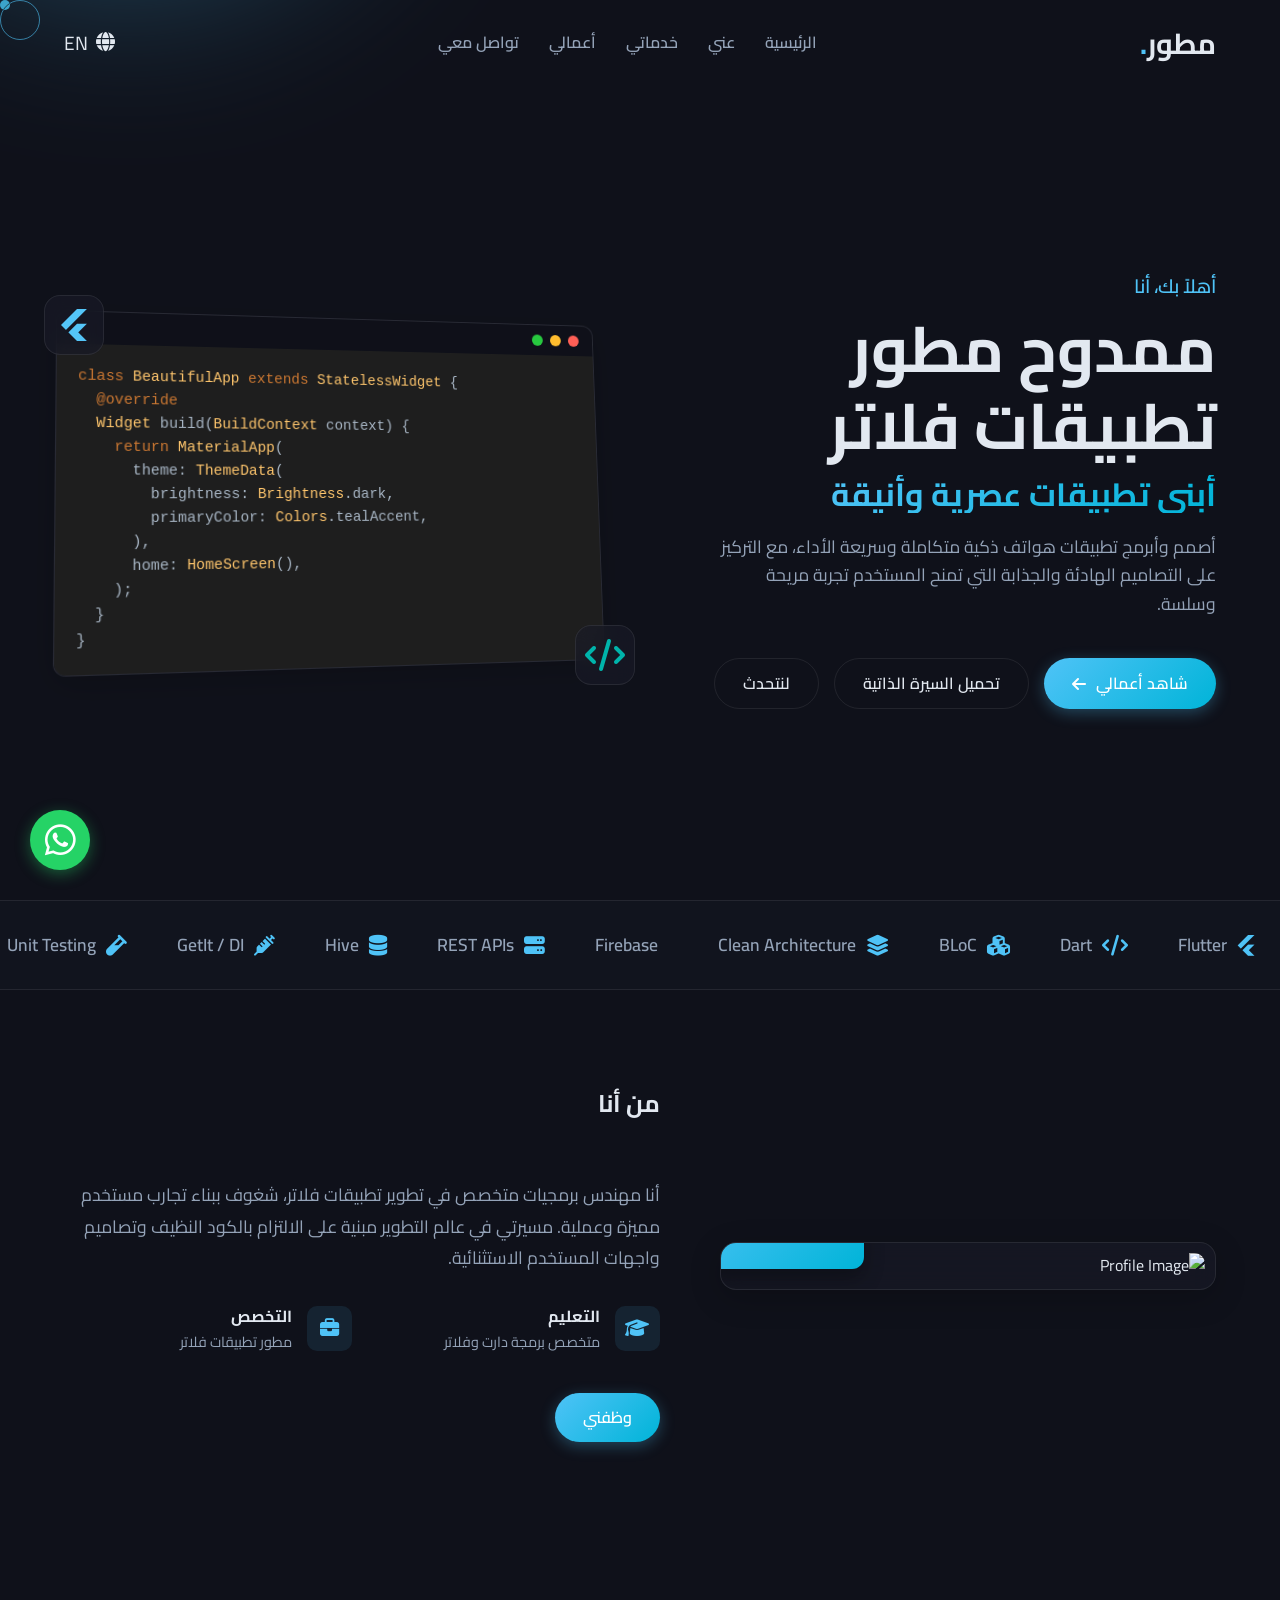
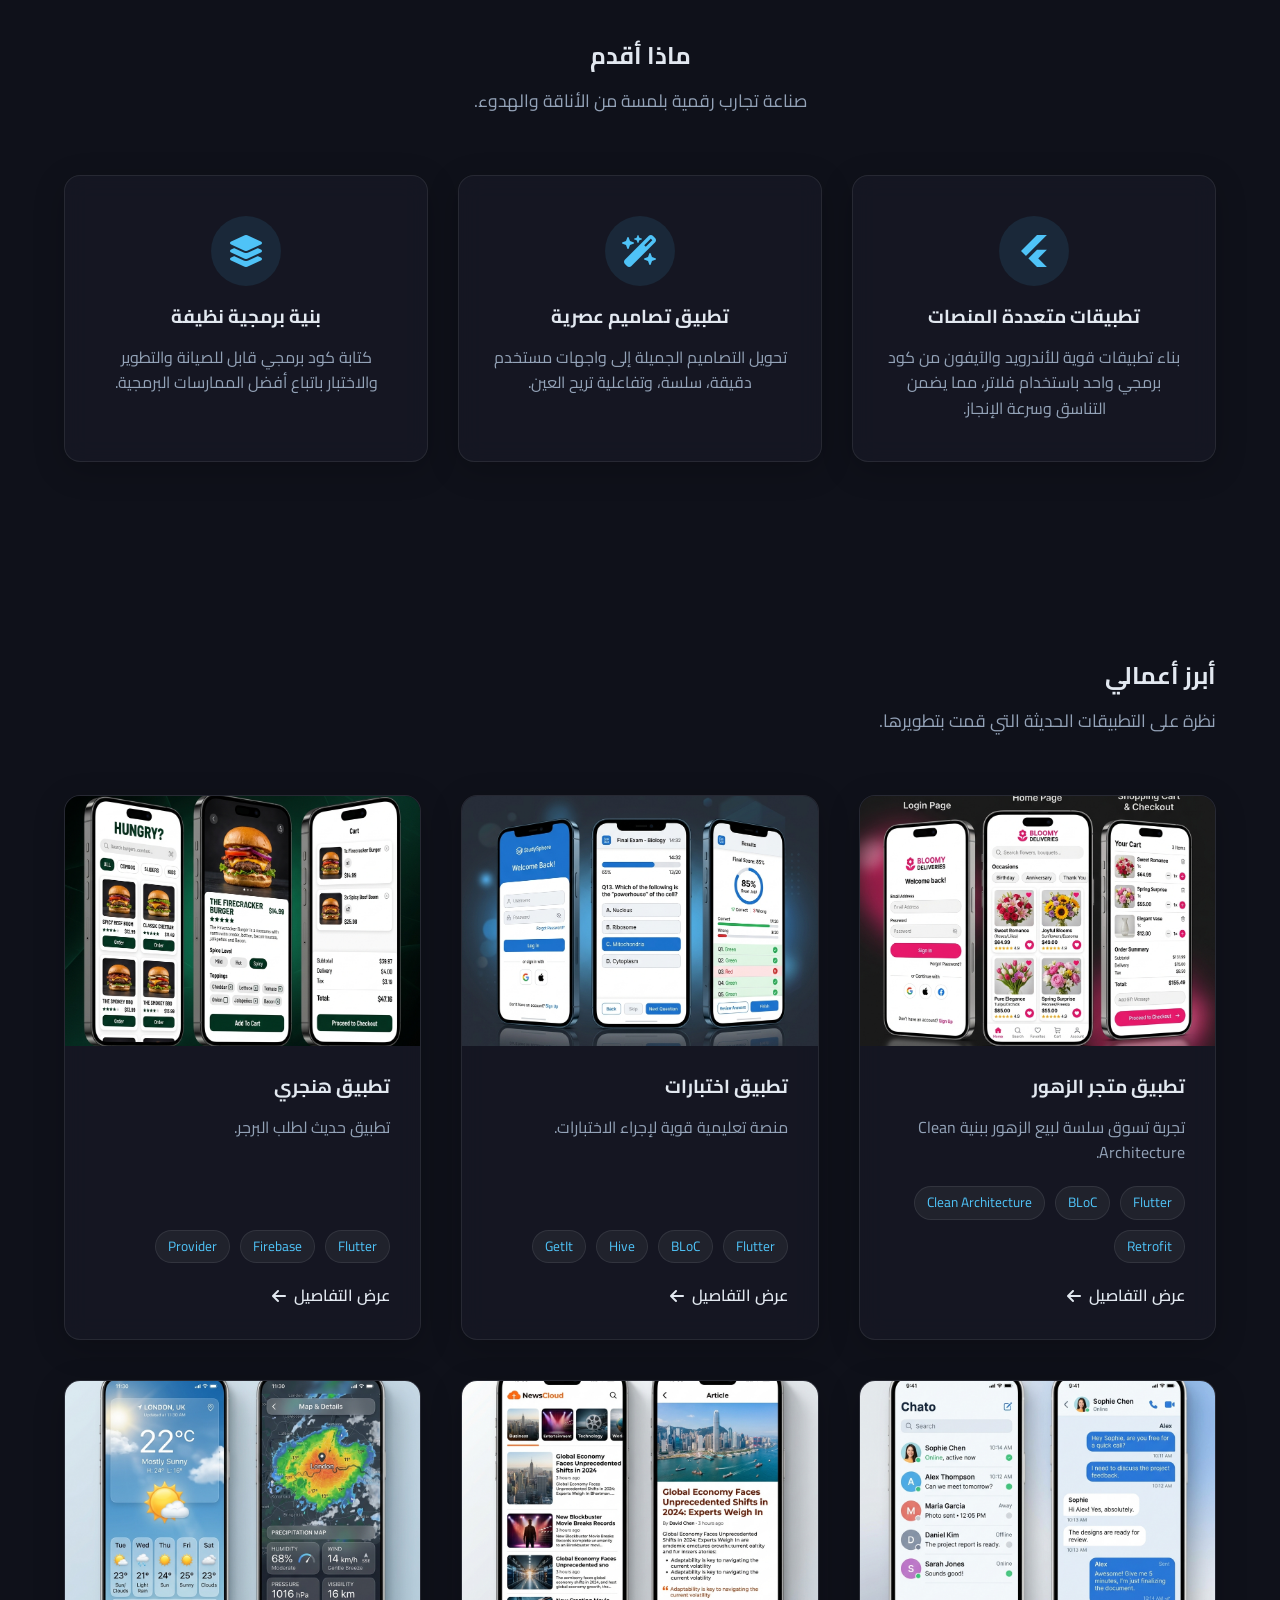
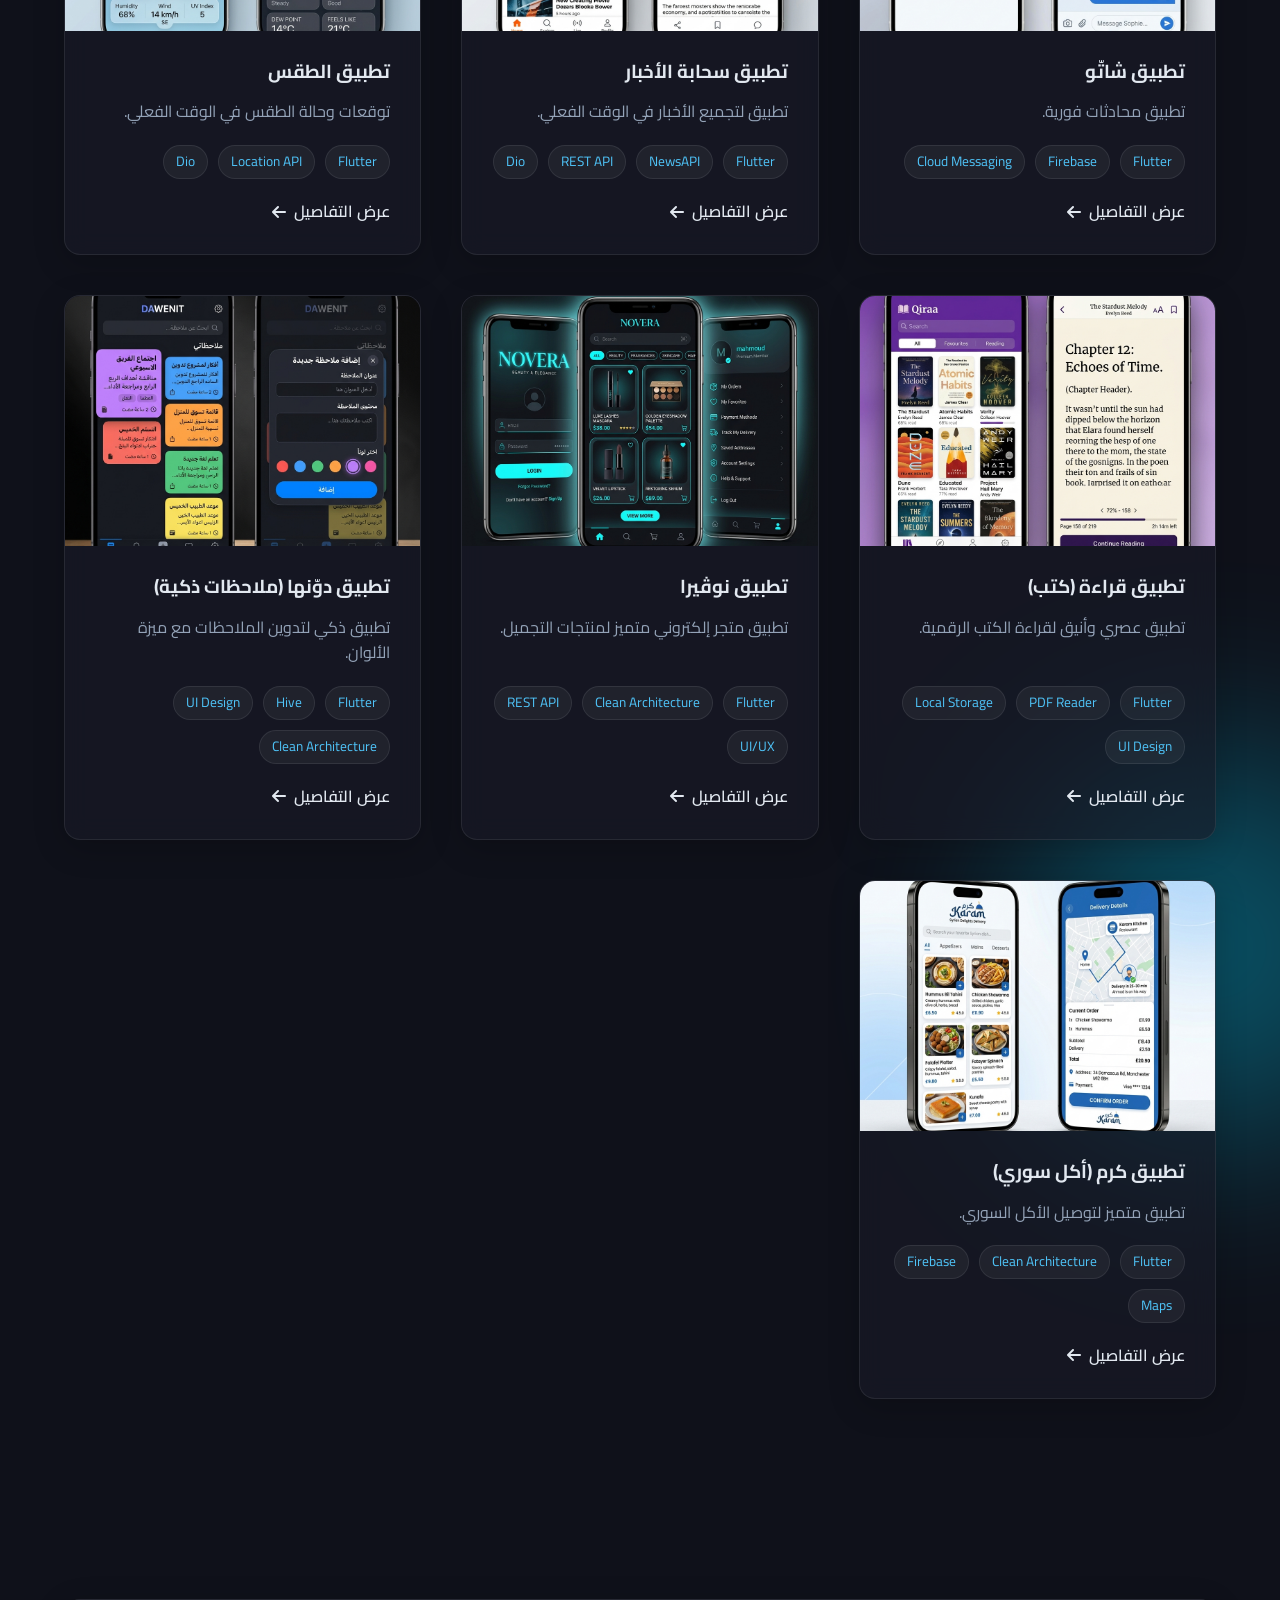
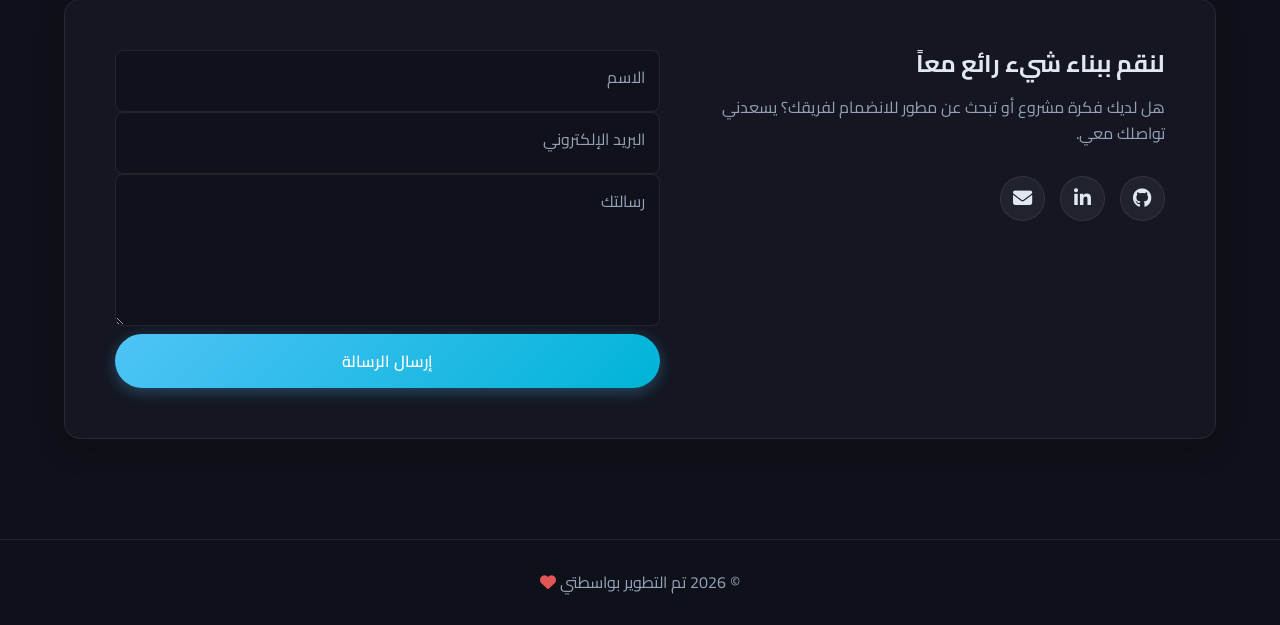
==== commit cdccfb7c: "إصلاح قفزة الصفحة عند فتح تفاصيل المشروع وتحديثات الصورة والتعليم" ====
--- a/index.html
+++ b/index.html
@@ -158,7 +158,7 @@
             <div class="about-wrapper">
                 <div class="about-image fade-in-up">
                     <div class="glass-card image-card">
-                        <img src="https://images.unsplash.com/photo-1507238691740-187a5b1d37b8?q=80&w=1000&auto=format&fit=crop" alt="Profile Image">
+                        <img src="C:\Users\Sshss\.gemini\antigravity\brain\cc54028f-639f-4754-b5ee-f6dea0cc5121\media__1778832849151.jpg" alt="Profile Image">
                         <div class="experience-badge">
                             <span class="num">3+</span>
                             <span class="text">
@@ -184,7 +184,7 @@
                             <i class="fa-solid fa-graduation-cap"></i>
                             <div>
                                 <h4><span class="en">Education</span><span class="ar">التعليم</span></h4>
-                                <p><span class="en">CS Graduate</span><span class="ar">خريج علوم حاسب</span></p>
+                                <p><span class="en">Dart & Flutter Specialist</span><span class="ar">متخصص برمجة دارت وفلاتر</span></p>
                             </div>
                         </div>
                         <div class="info-item">
--- a/css/style.css
+++ b/css/style.css
@@ -1139,7 +1139,6 @@
 
 .no-scroll {
     overflow: hidden !important;
-    height: 100%;
 }
 
 /* Ensure images are always contained properly */
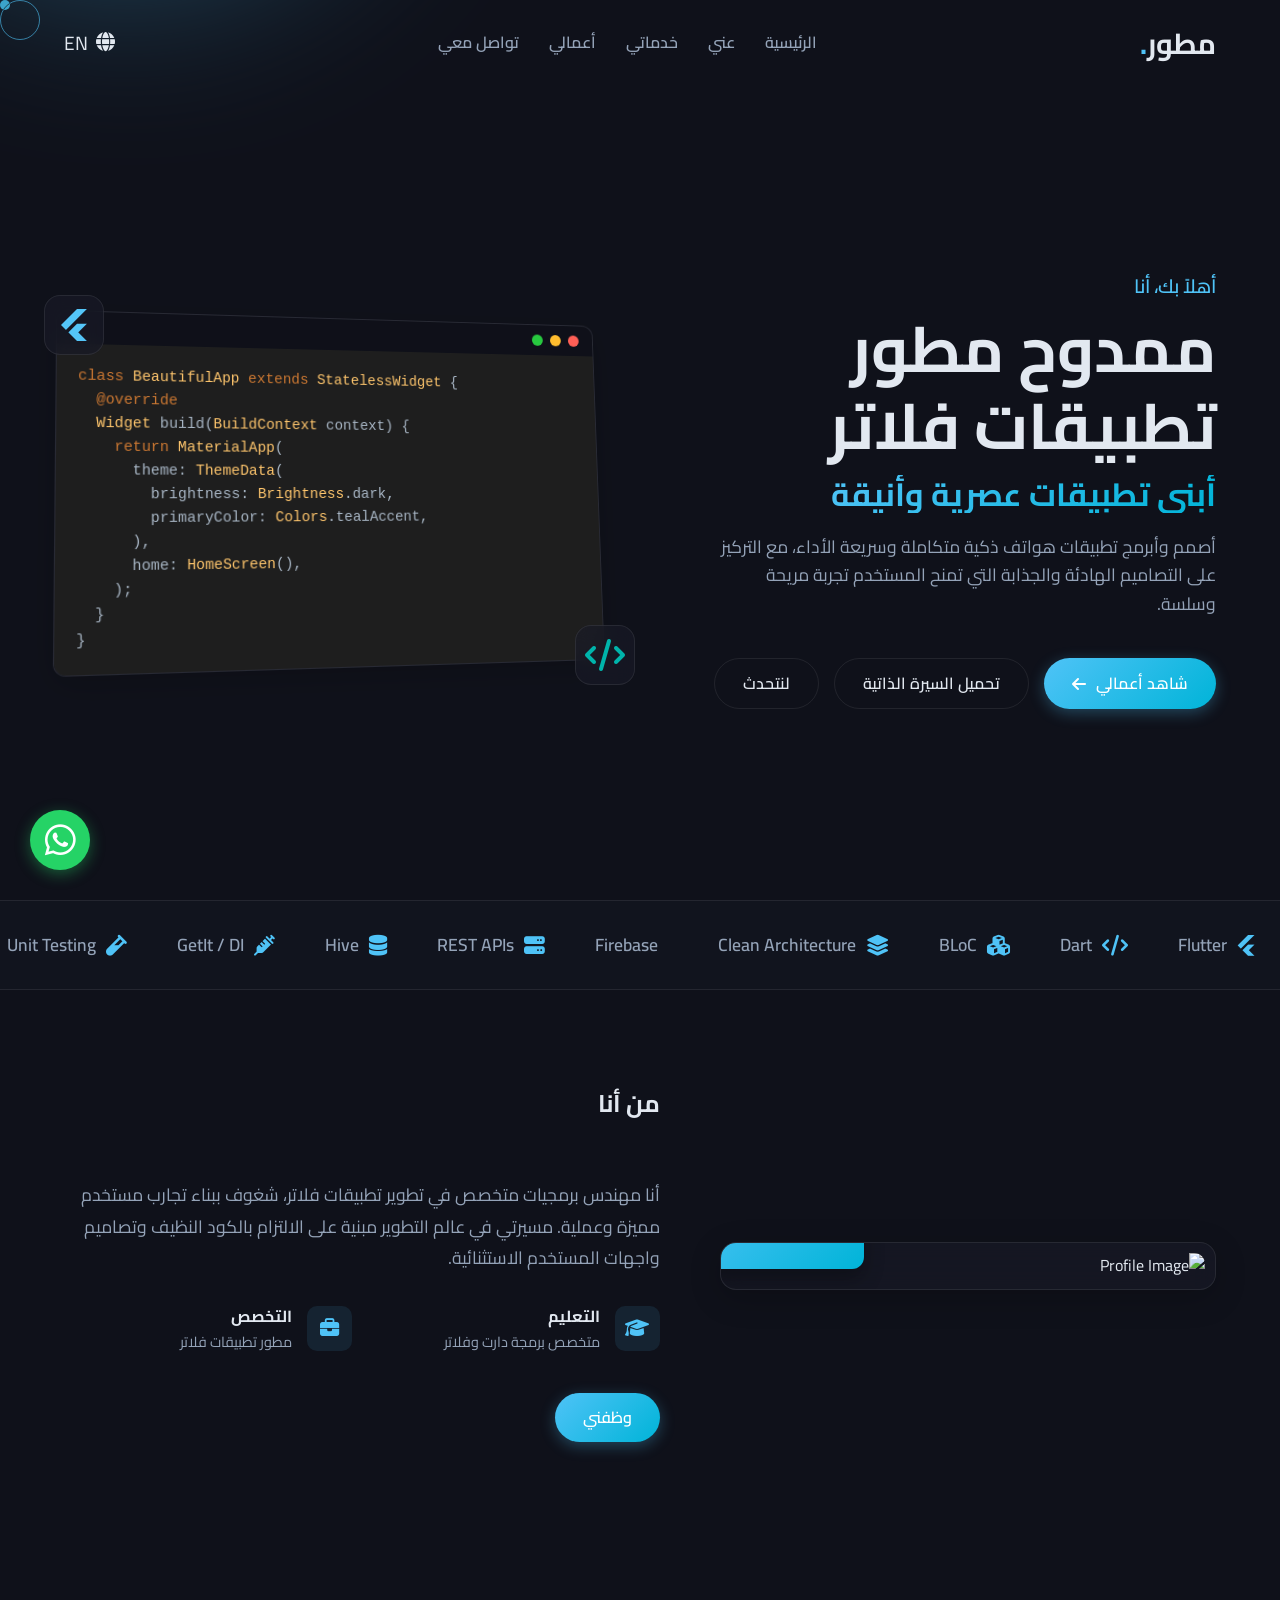
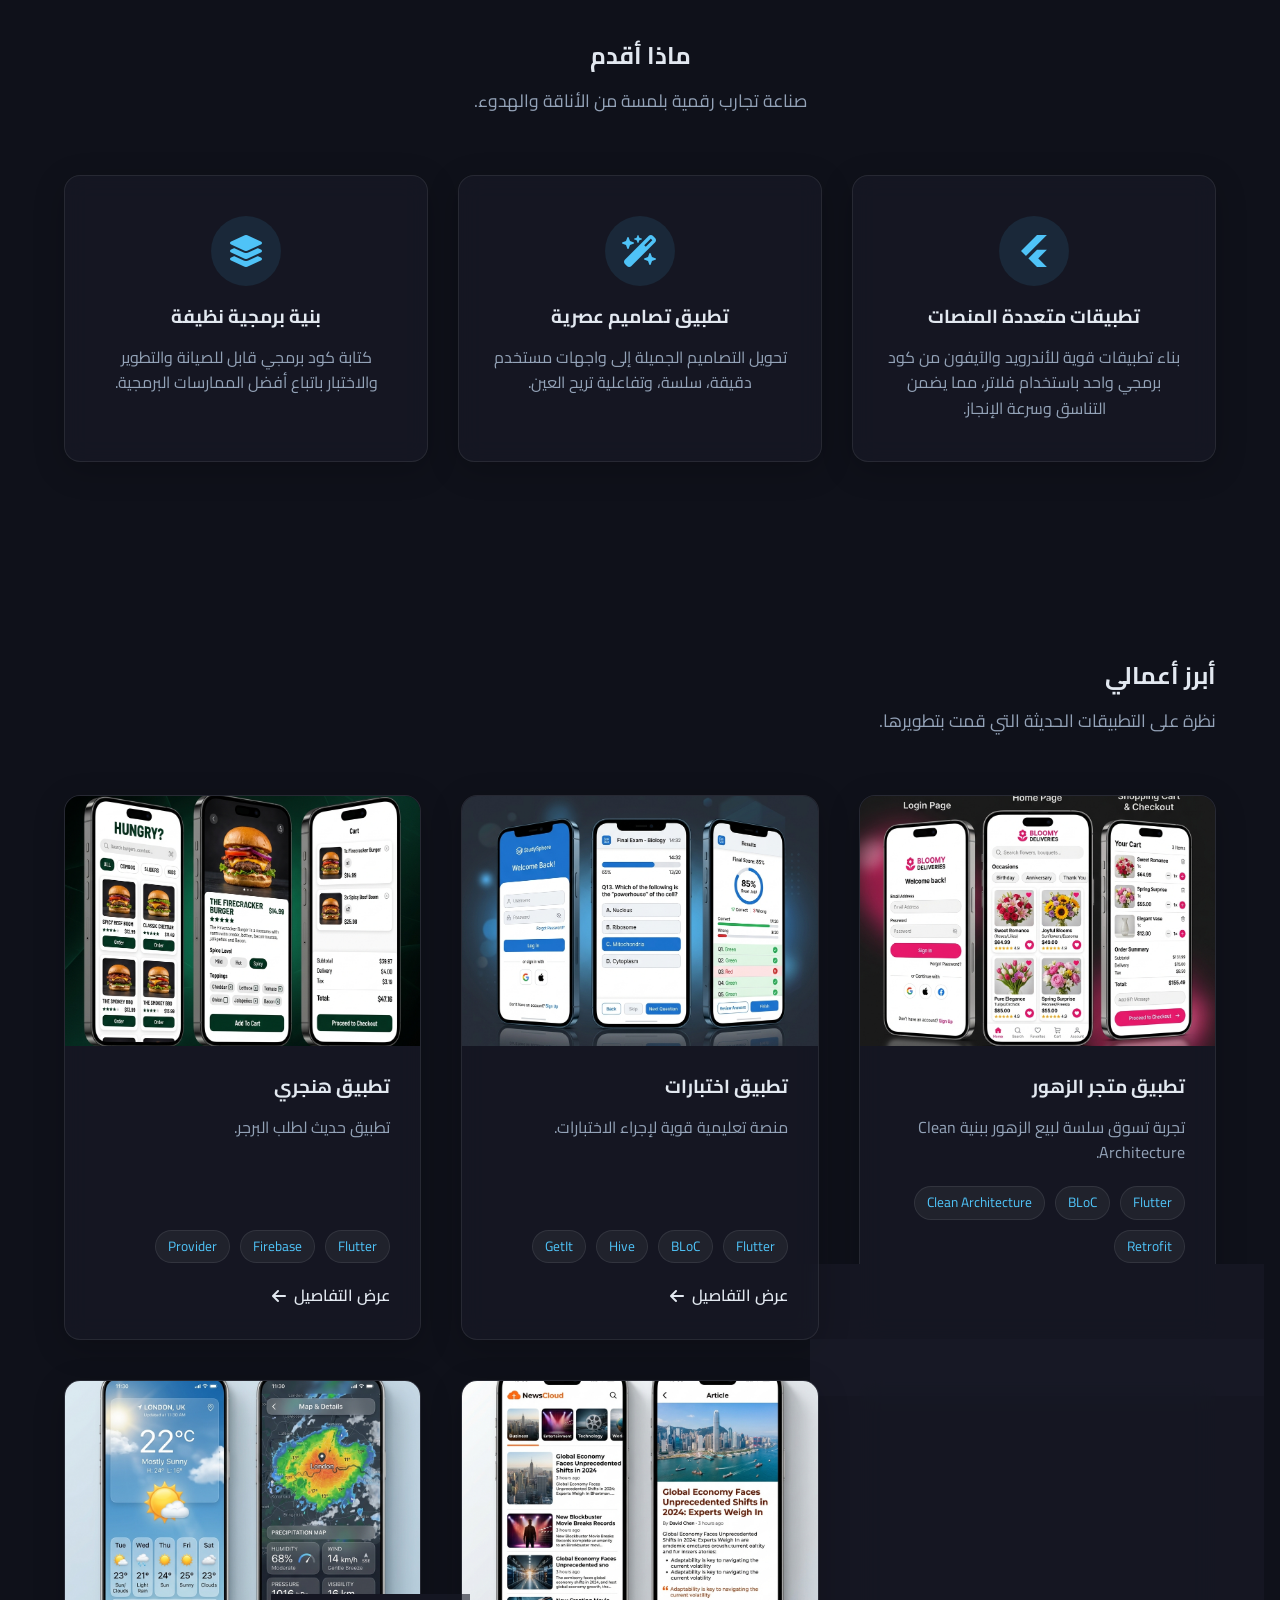
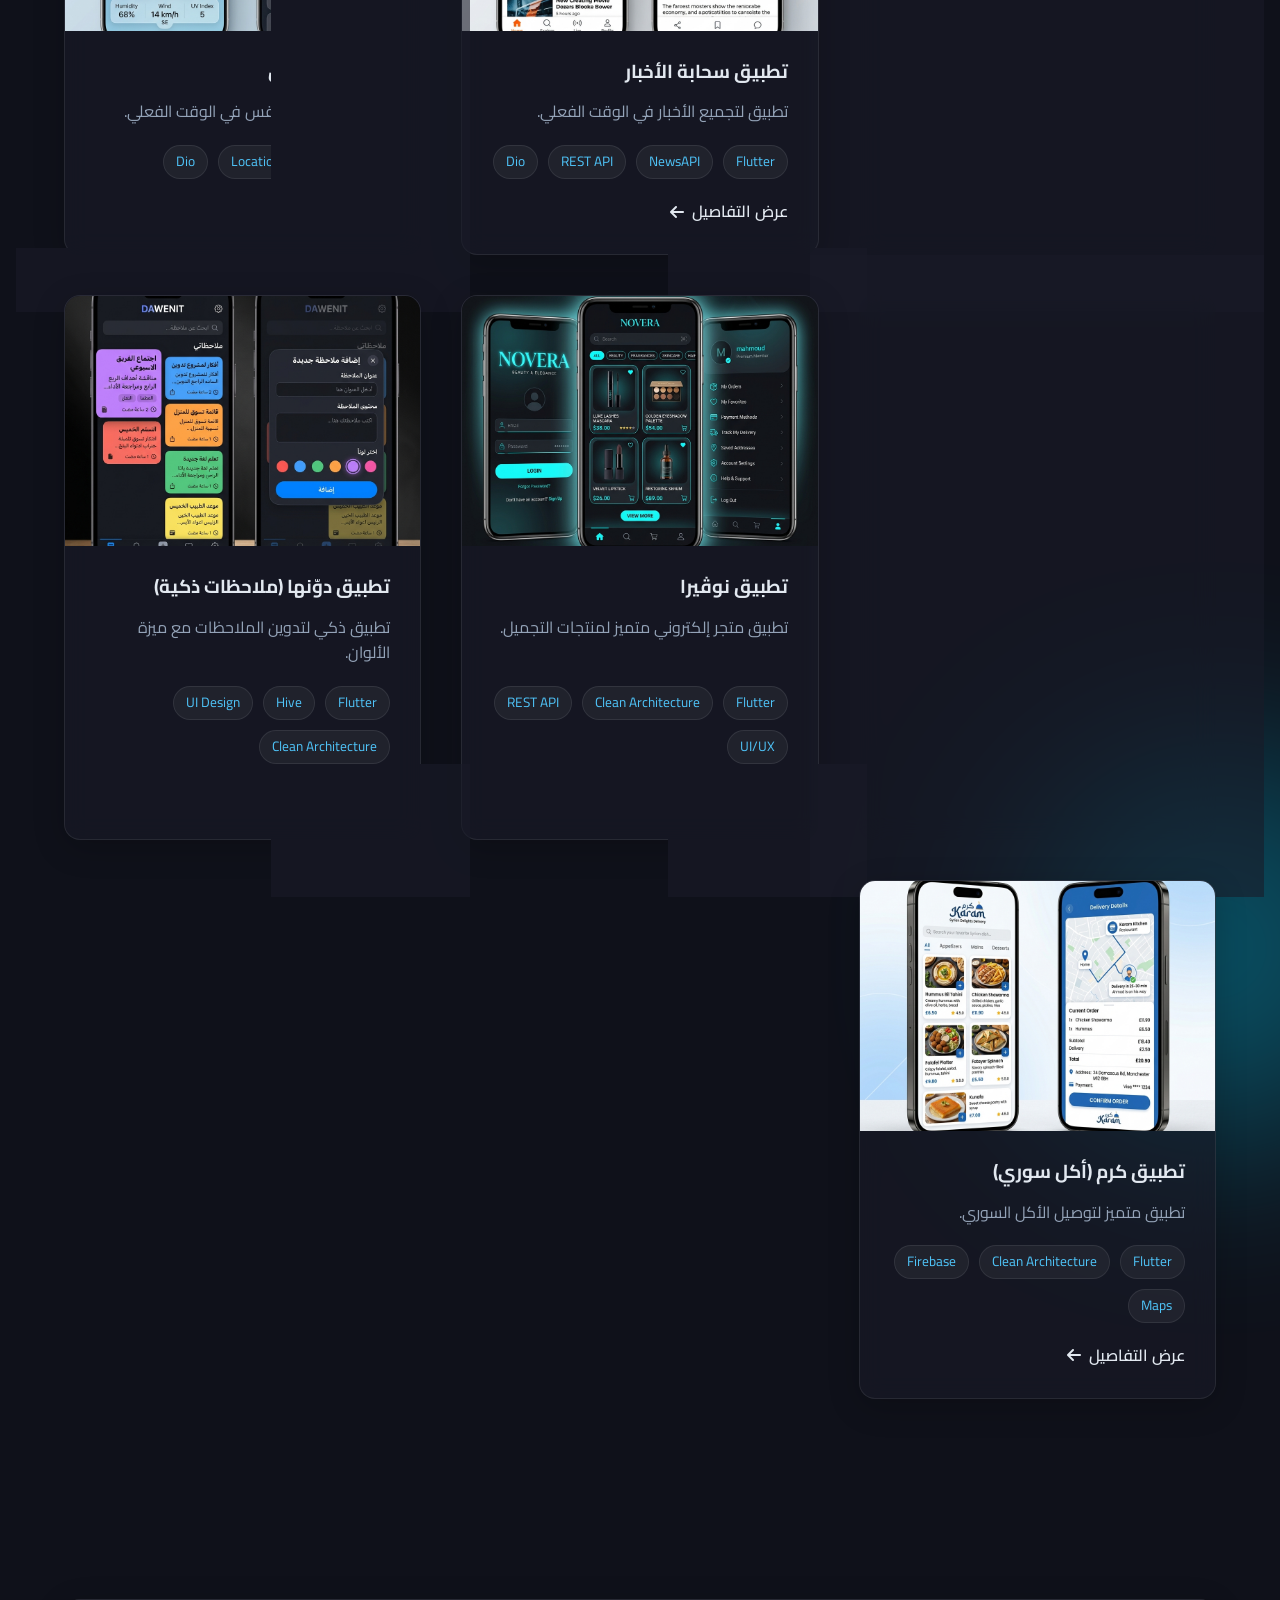
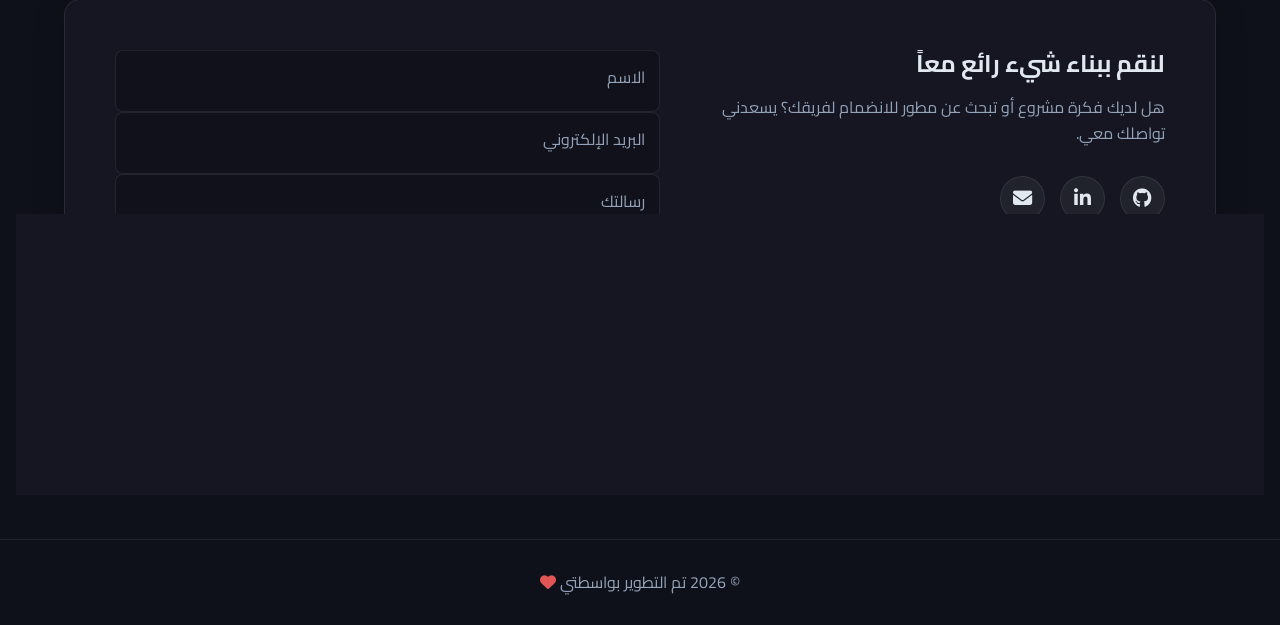
==== commit 0b738967: "تجهيز الصور والروابط للرفع أونلاين" ====
--- a/index.html
+++ b/index.html
@@ -158,7 +158,7 @@
             <div class="about-wrapper">
                 <div class="about-image fade-in-up">
                     <div class="glass-card image-card">
-                        <img src="C:\Users\Sshss\.gemini\antigravity\brain\cc54028f-639f-4754-b5ee-f6dea0cc5121\media__1778832849151.jpg" alt="Profile Image">
+                        <img src="assets/images/profile.jpg" alt="Profile Image">
                         <div class="experience-badge">
                             <span class="num">3+</span>
                             <span class="text">
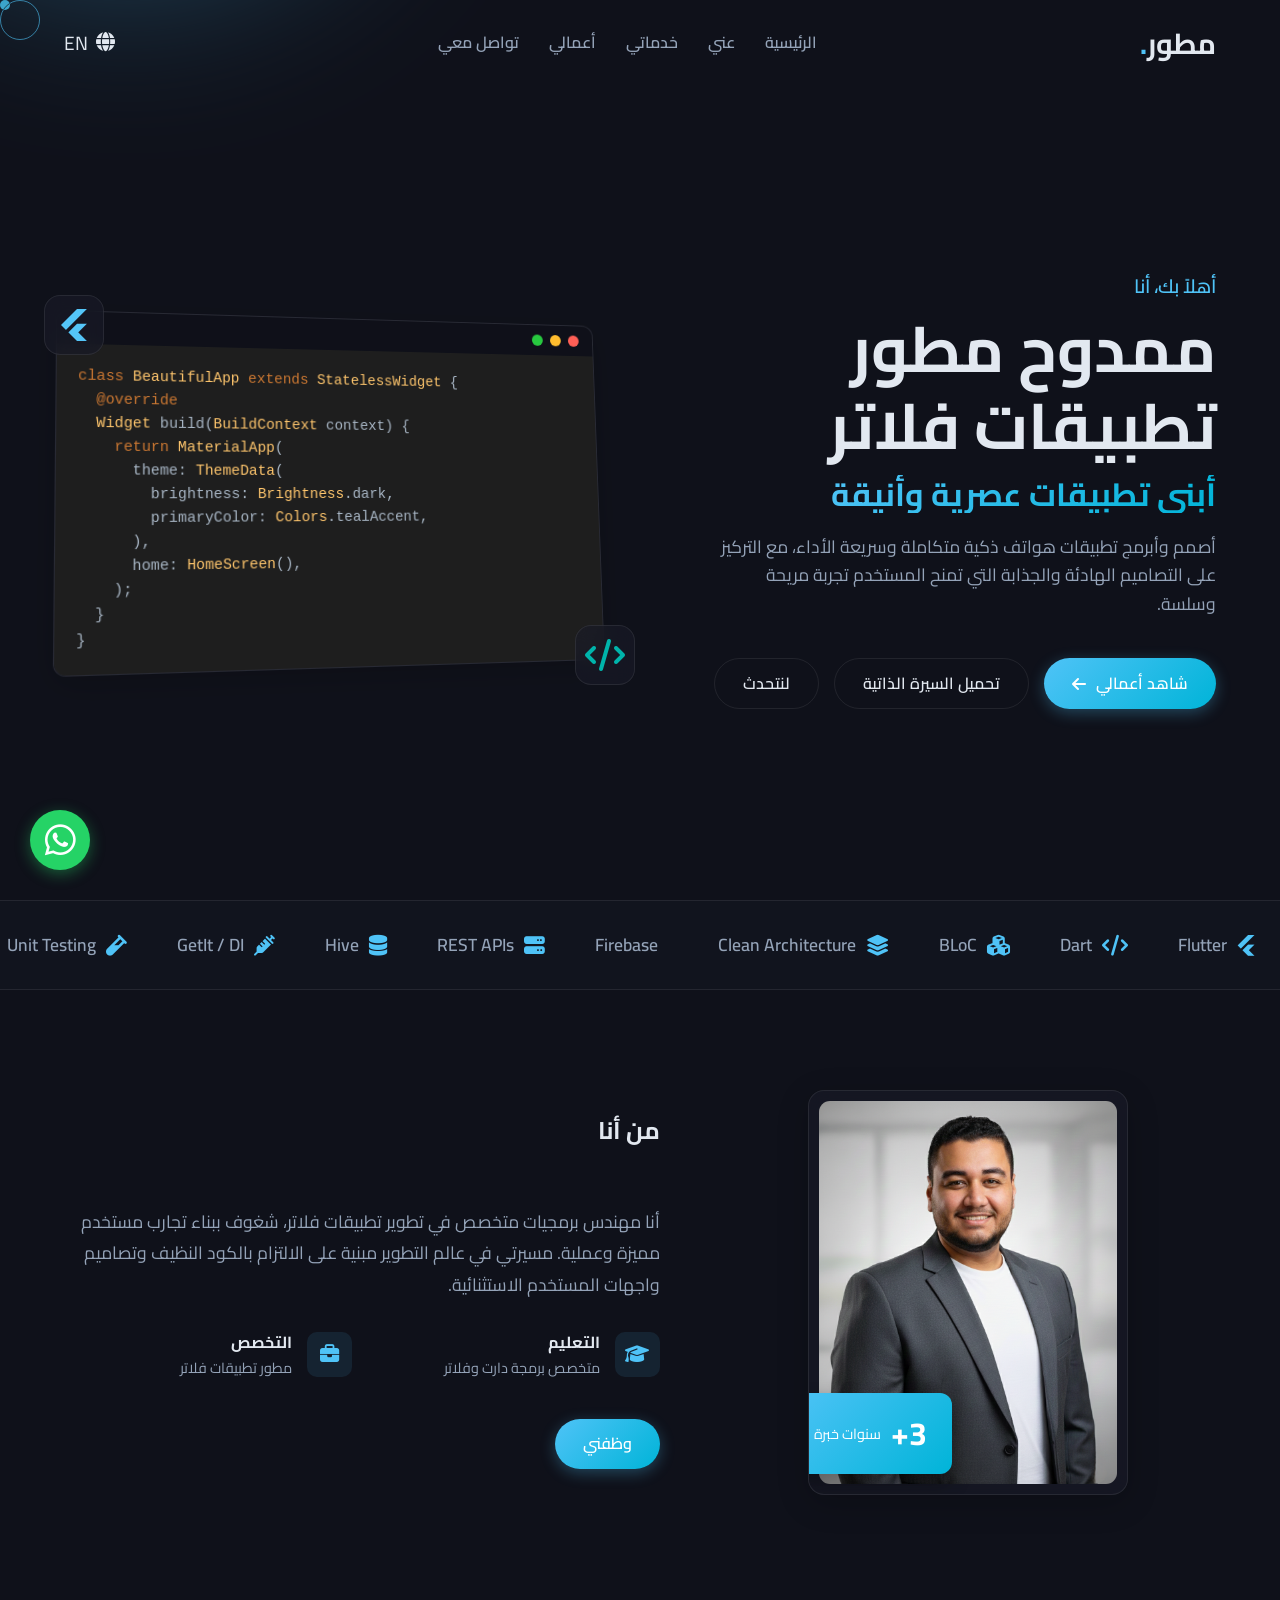
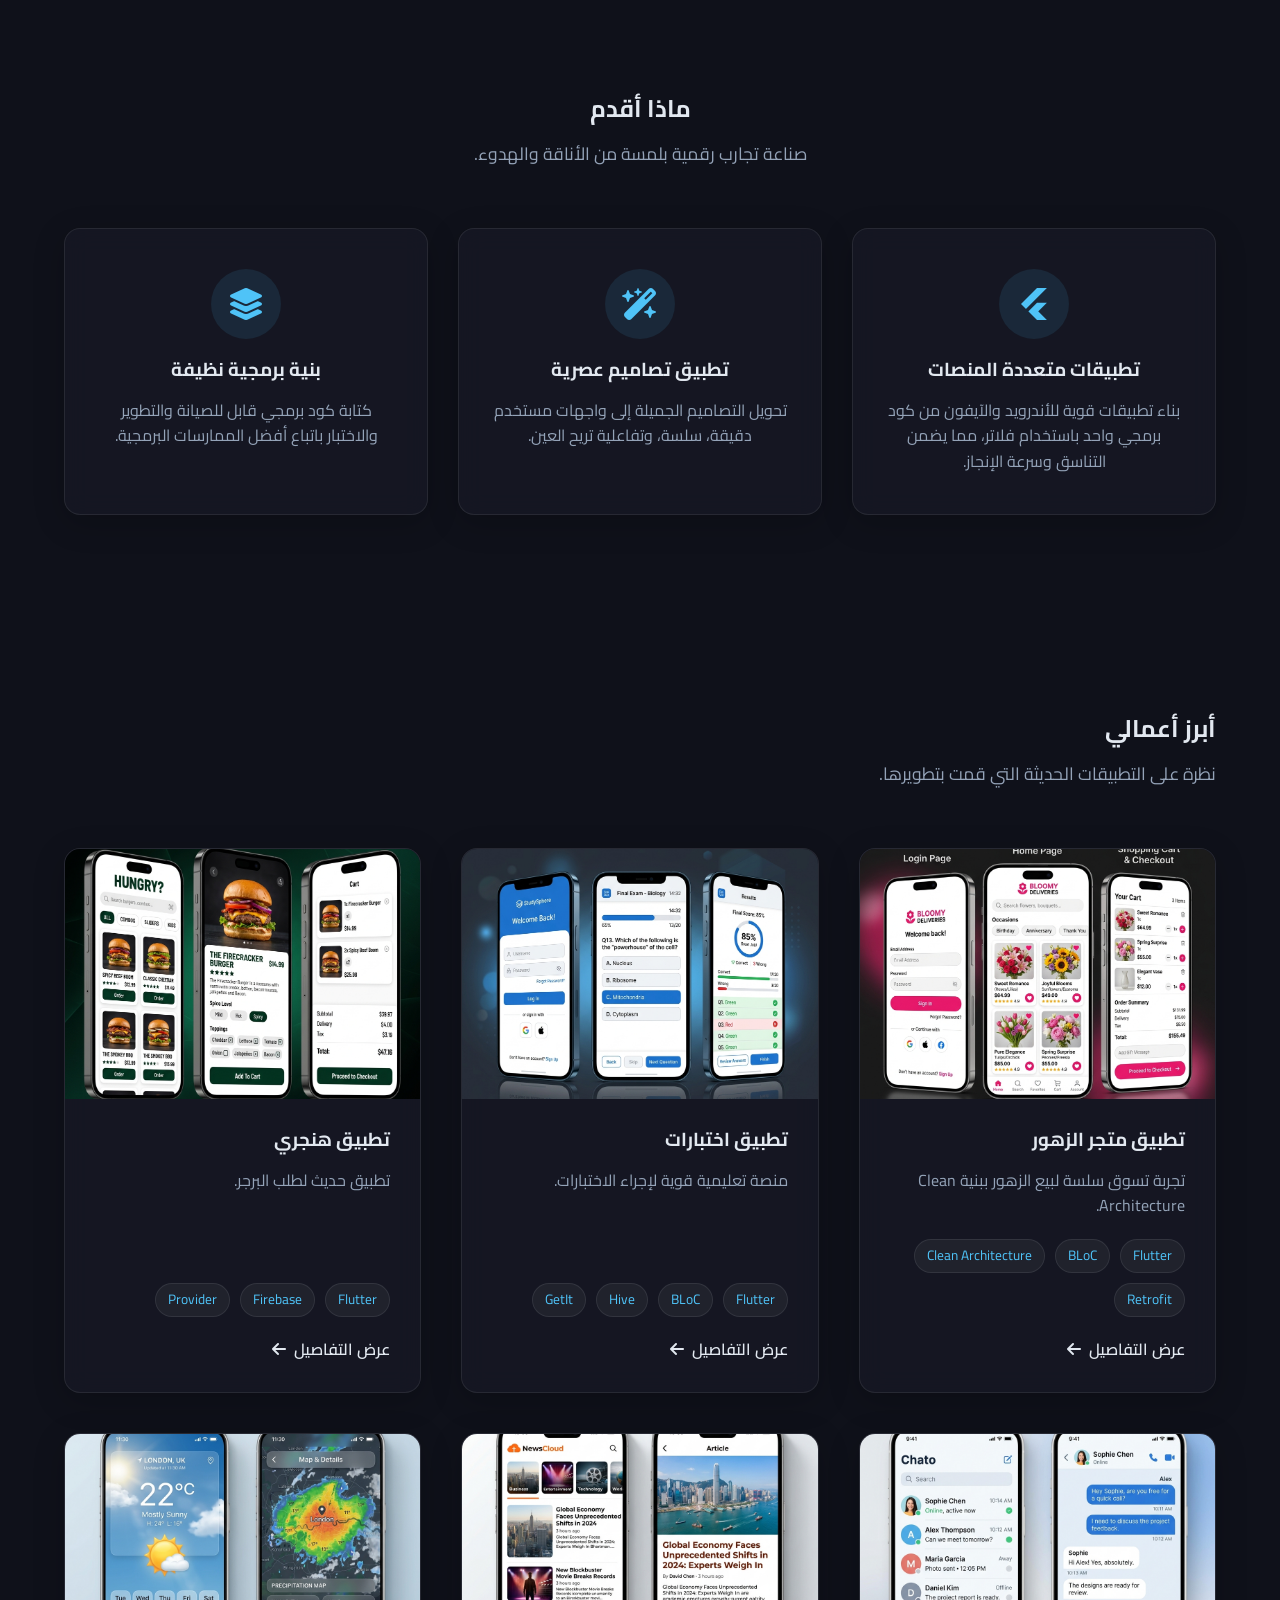
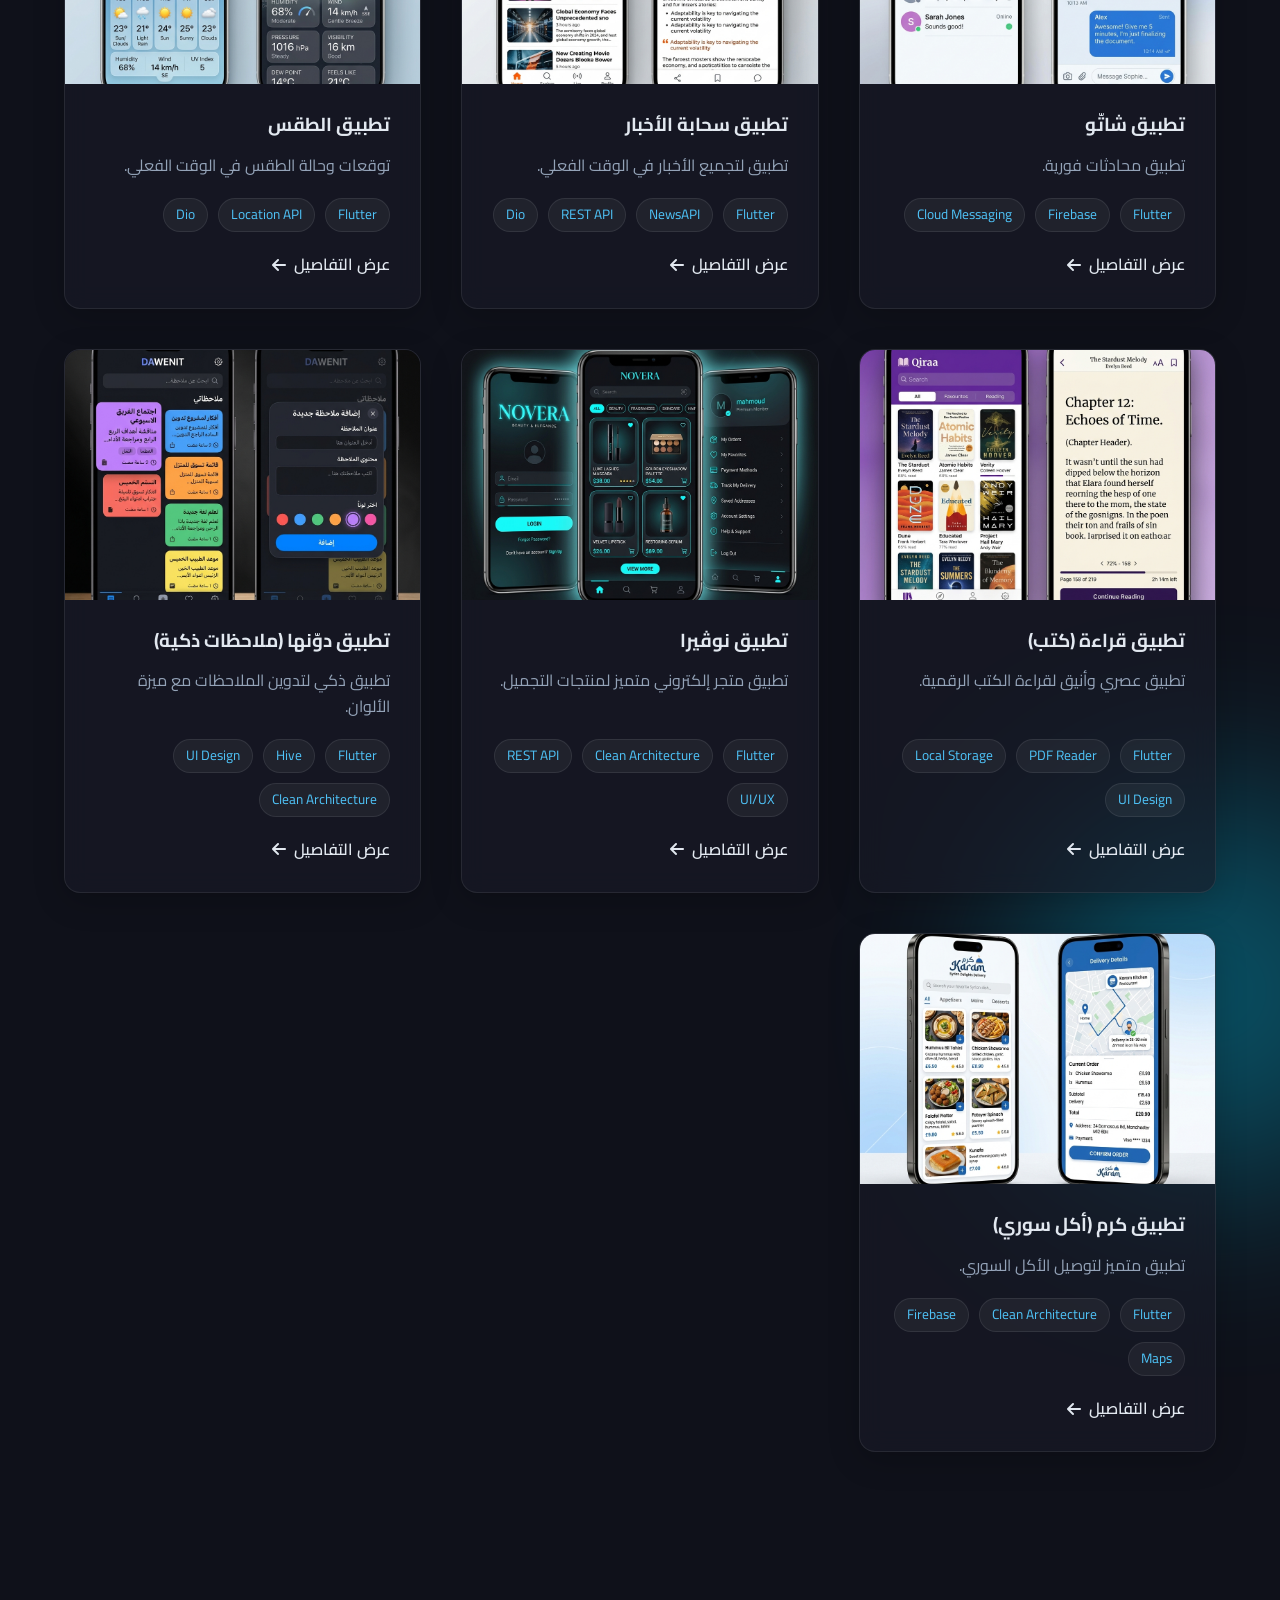
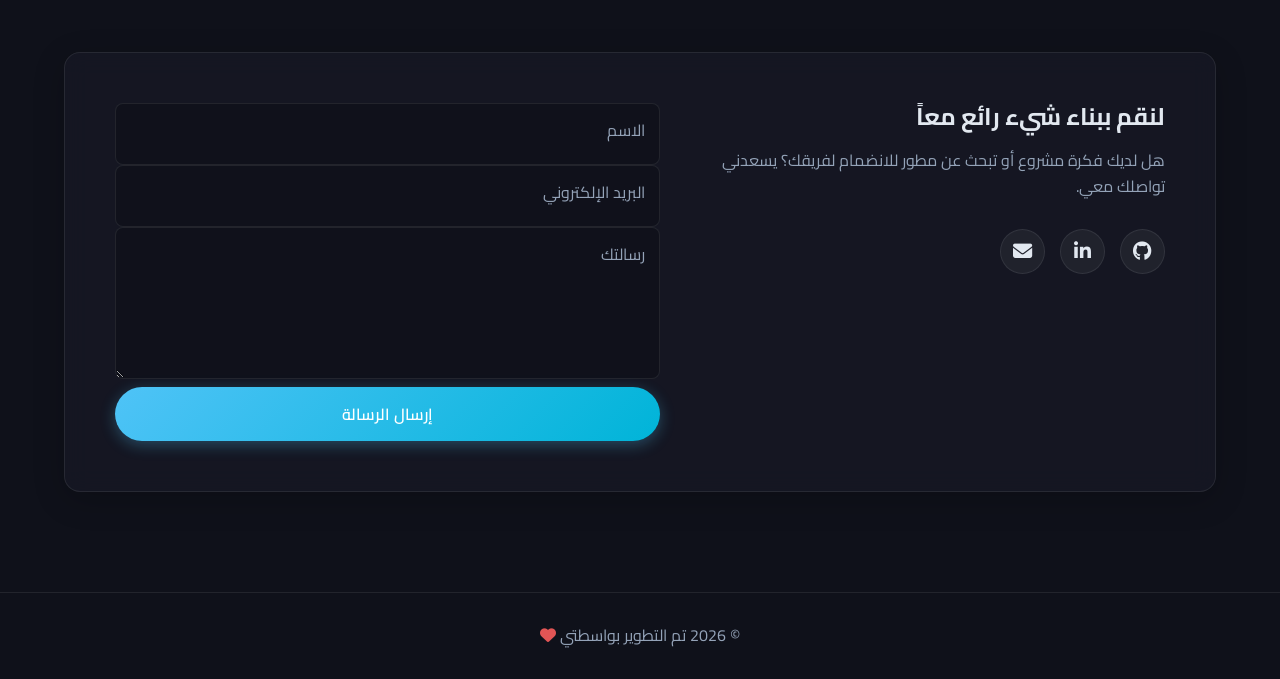
==== commit b8e48965: "إصلاح اسم الصورة النهائية" ====
--- a/index.html
+++ b/index.html
@@ -158,7 +158,7 @@
             <div class="about-wrapper">
                 <div class="about-image fade-in-up">
                     <div class="glass-card image-card">
-                        <img src="assets/images/profile.jpg" alt="Profile Image">
+                        <img src="assets/images/Picsart_26-05-15_11-13-23-388.png" alt="Profile Image">
                         <div class="experience-badge">
                             <span class="num">3+</span>
                             <span class="text">
--- a/css/style.css
+++ b/css/style.css
@@ -456,6 +456,8 @@
 
 .about-image {
     position: relative;
+    max-width: 320px; /* Further reduced for a compact look */
+    margin: 0 auto;
 }
 
 .image-card {
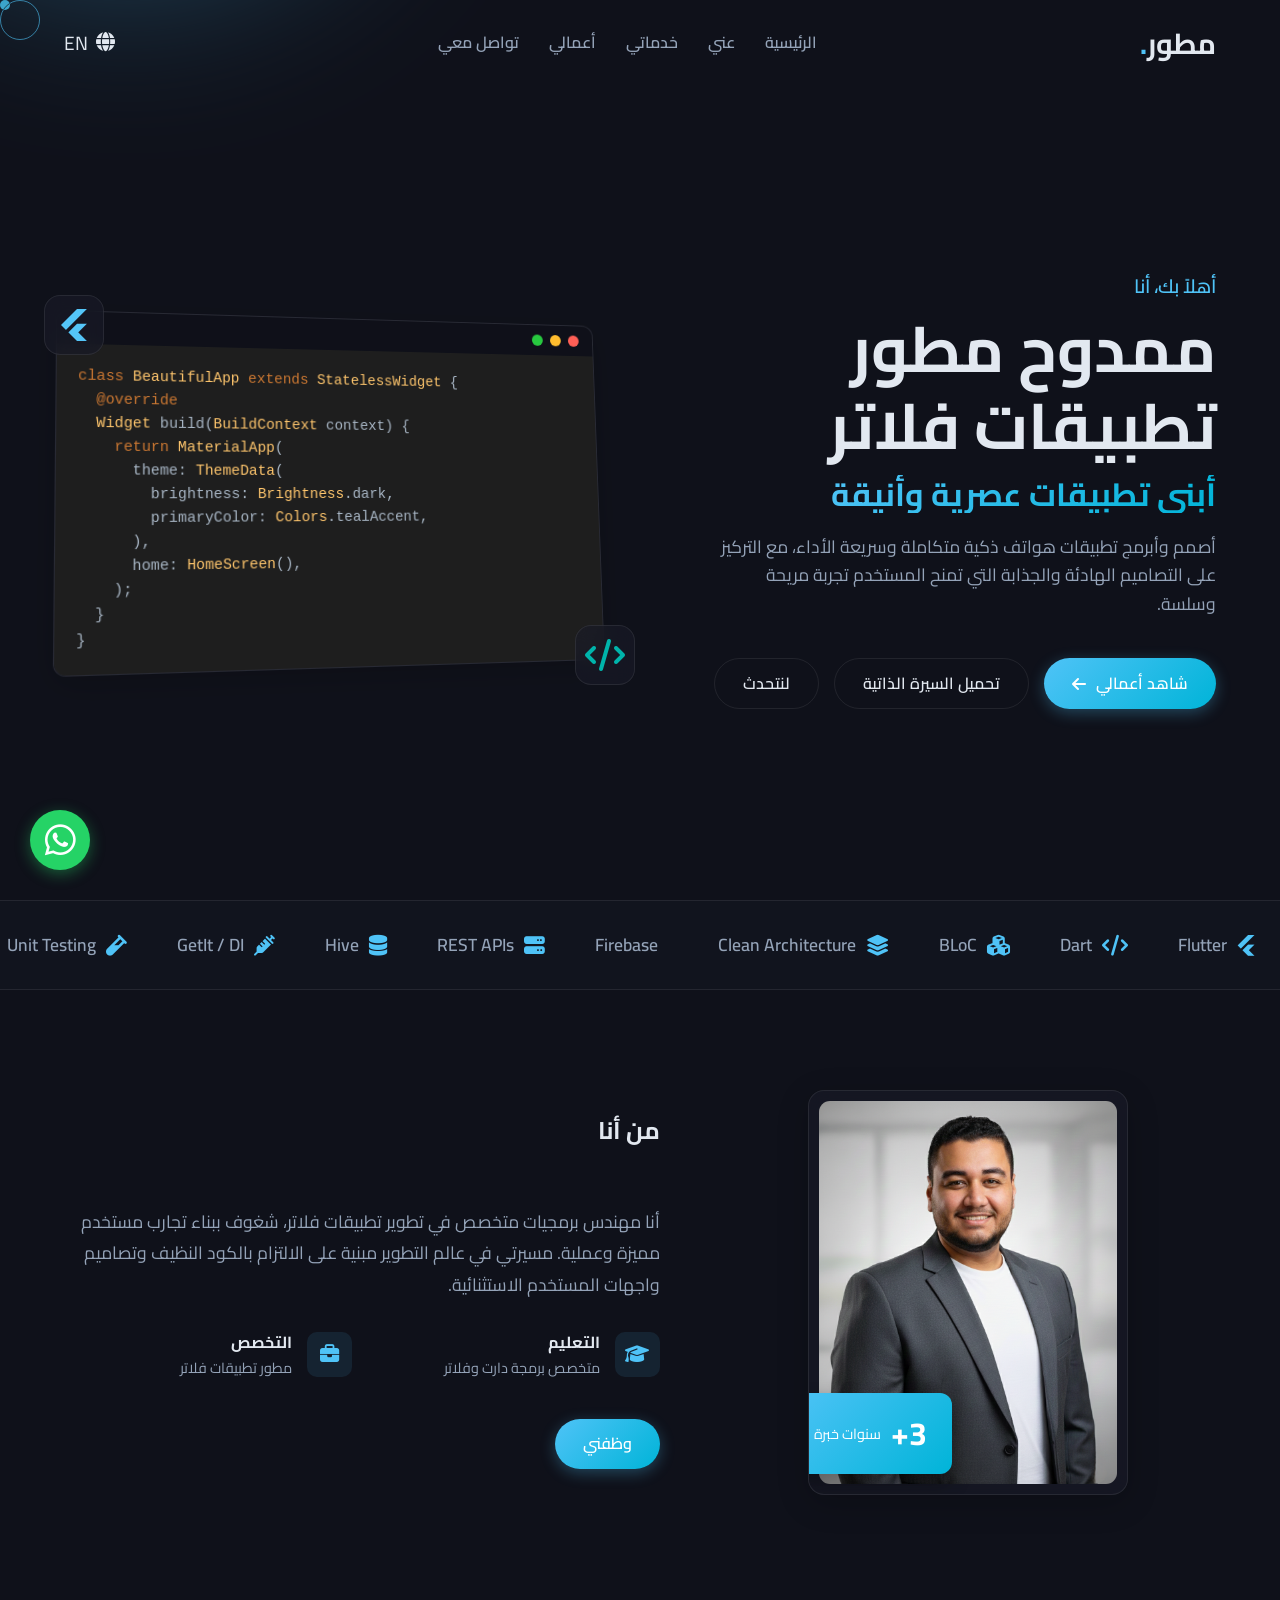
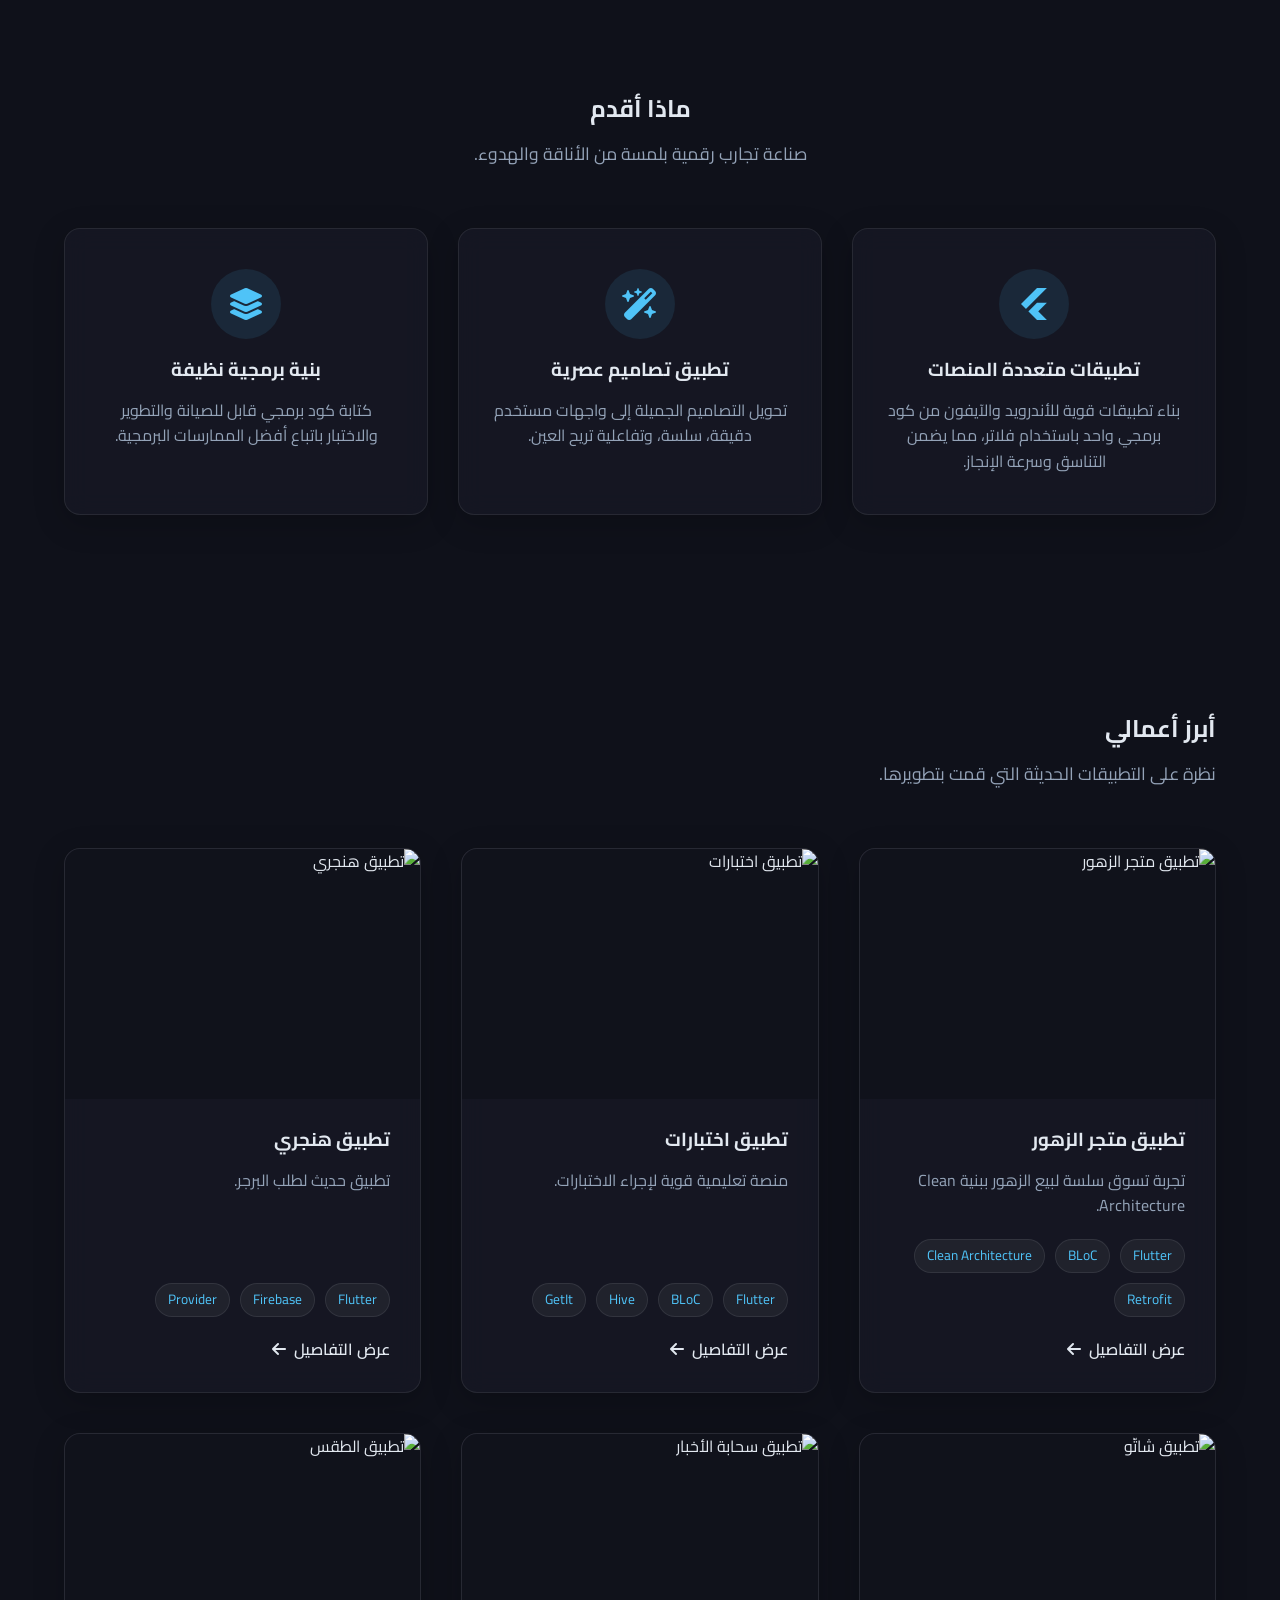
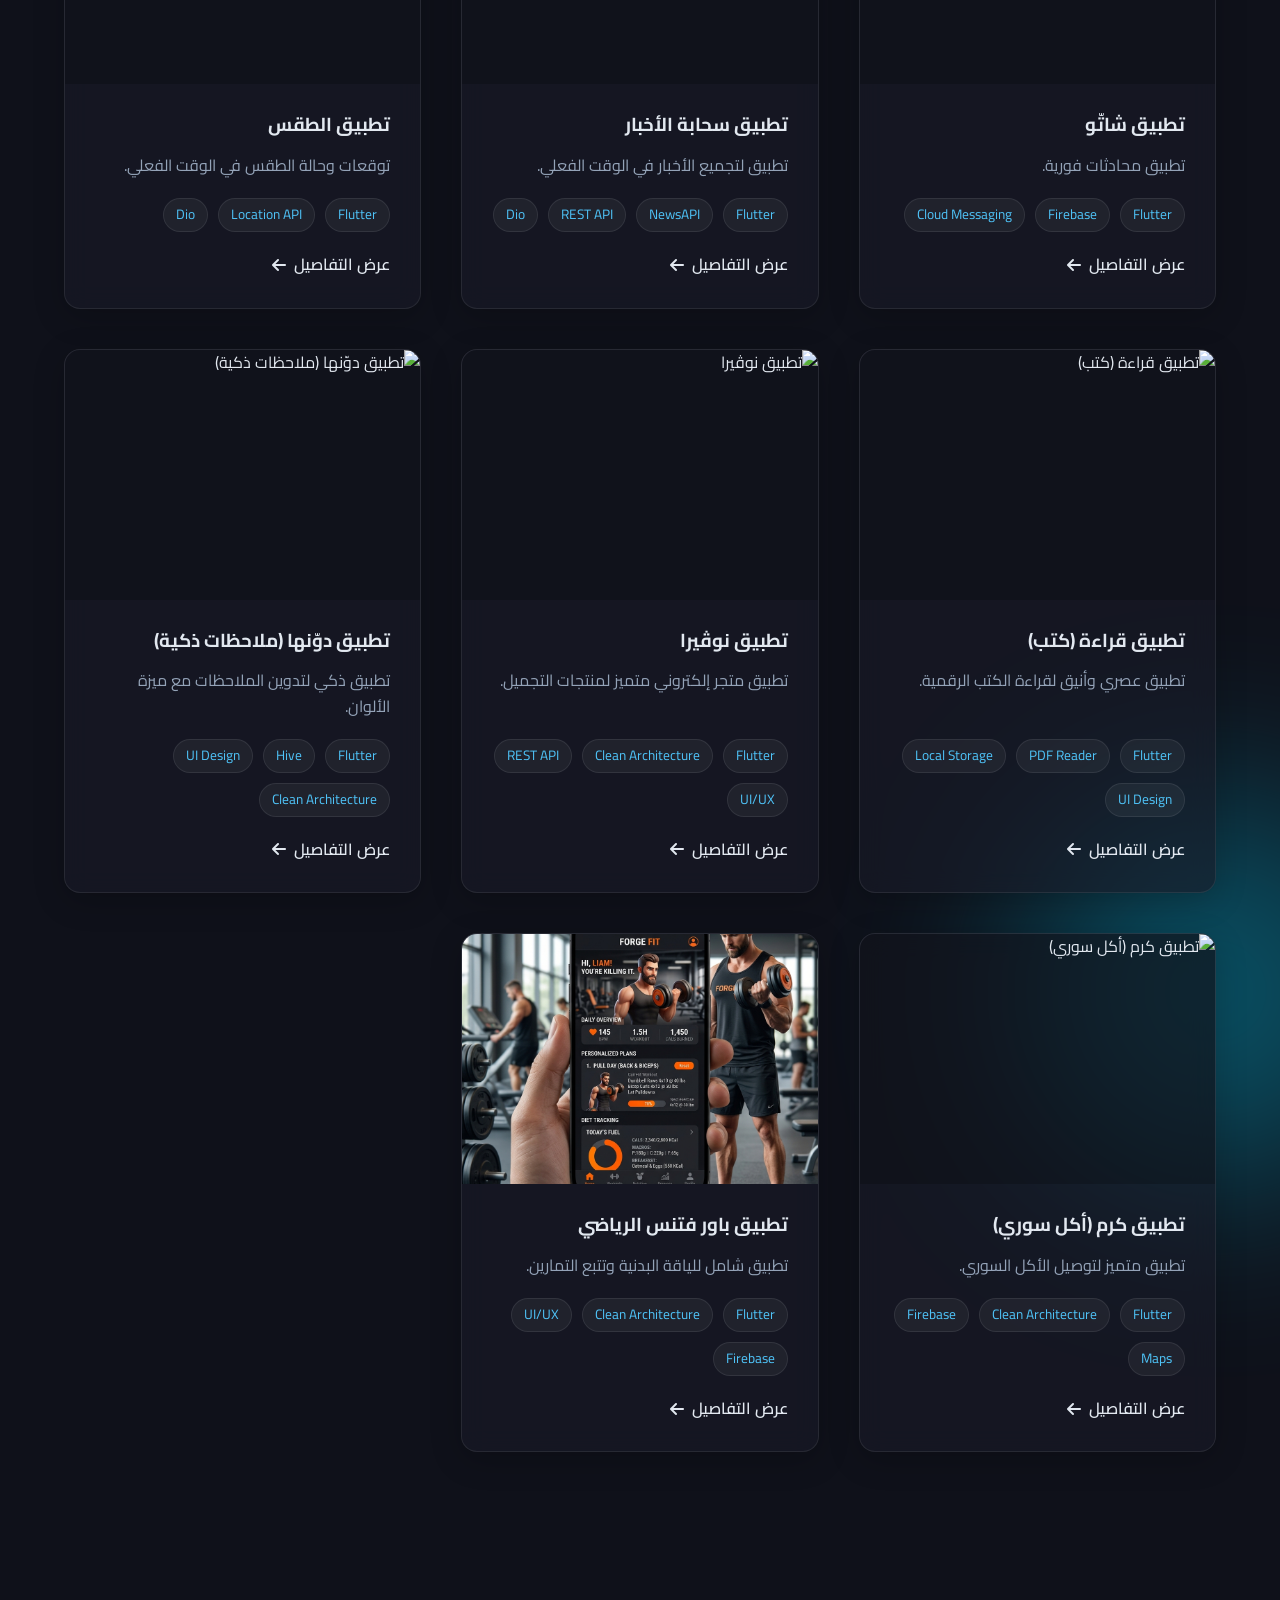
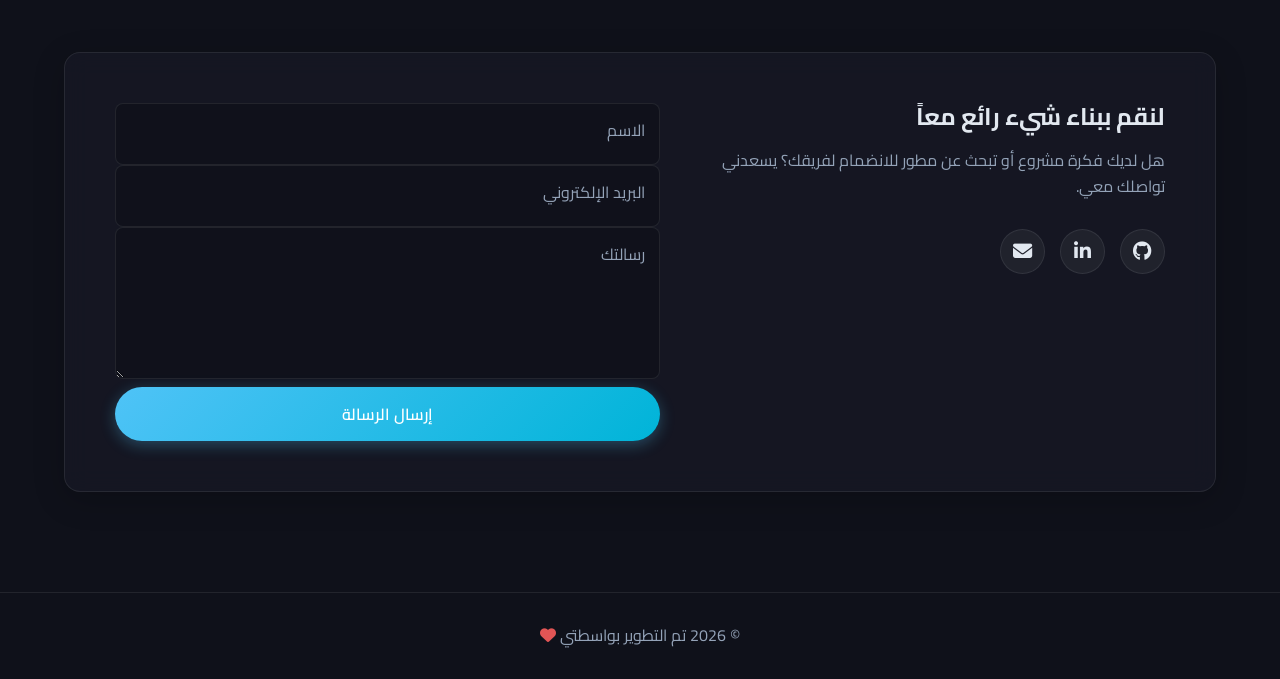
==== commit 5b522306: "feat: implement initial project layout and styling with language-aware CSS architecture" ====
--- a/index.html
+++ b/index.html
@@ -5,7 +5,7 @@
     <meta name="viewport" content="width=device-width, initial-scale=1.0">
     <meta name="description" content="Mamdouh Medhat — Flutter Software Engineer. Building modern, elegant, high-performance cross-platform mobile applications.">
     <title>Mamdouh Medhat | Flutter Developer Portfolio</title>
-    <link rel="stylesheet" href="css/style.css">
+    <link rel="stylesheet" href="css/style.css?v=2">
     <link href="https://fonts.googleapis.com/css2?family=Cairo:wght@300;400;600;700&family=Outfit:wght@300;400;600;700&display=swap" rel="stylesheet">
     <!-- FontAwesome for icons -->
     <link rel="stylesheet" href="https://cdnjs.cloudflare.com/ajax/libs/font-awesome/6.4.0/css/all.min.css">
@@ -374,7 +374,7 @@
         <i class="fa-brands fa-whatsapp"></i>
     </a>
 
-    <script src="js/projects.js"></script>
-    <script src="js/script.js"></script>
+    <script src="js/projects.js?v=2"></script>
+    <script src="js/script.js?v=2"></script>
 </body>
 </html>
--- a/css/style.css
+++ b/css/style.css
@@ -1141,6 +1141,7 @@
 
 .no-scroll {
     overflow: hidden !important;
+    height: 100% !important;
 }
 
 /* Ensure images are always contained properly */
